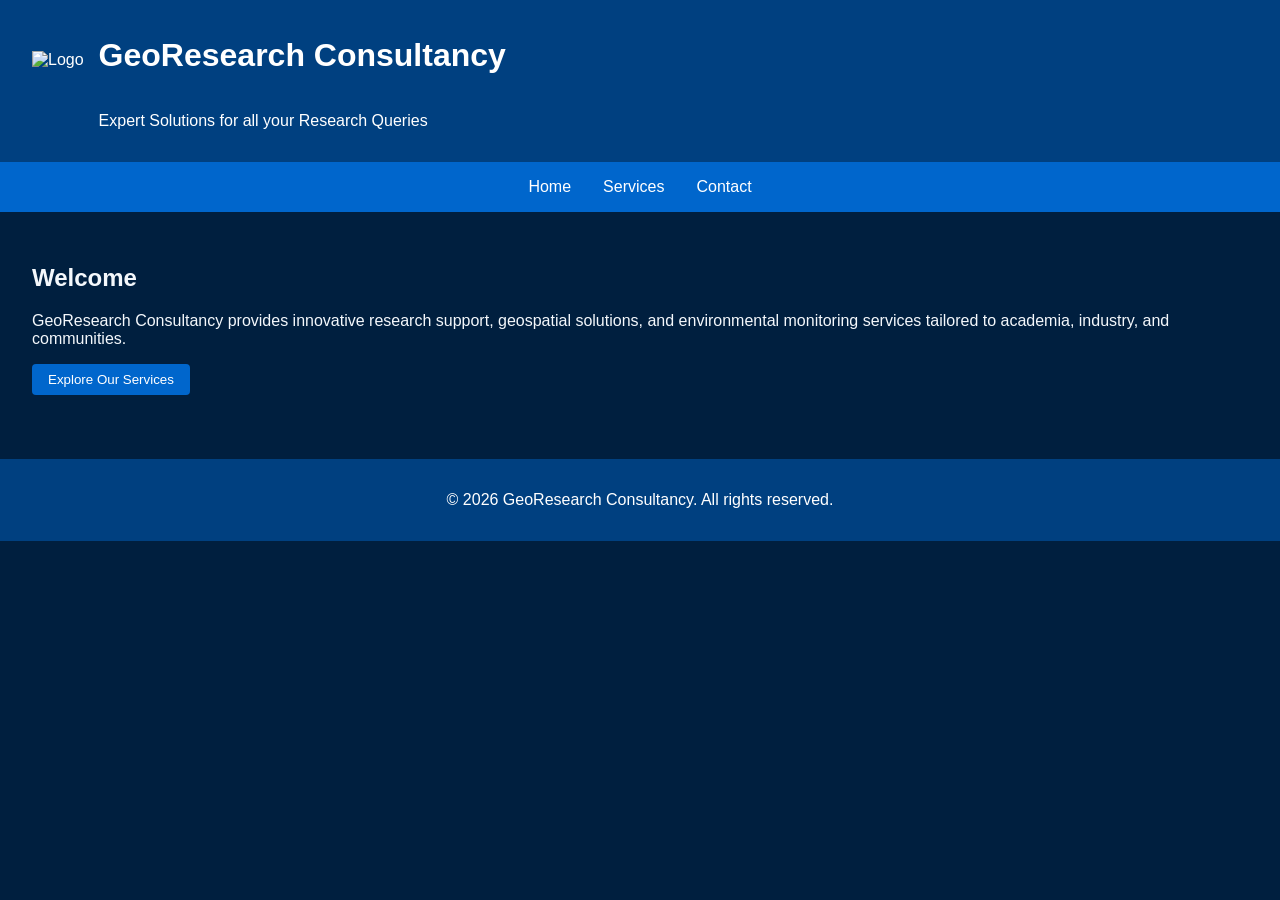
==== index.html @ fc0a6884 "Add files via upload" ====
<!DOCTYPE html>
<html lang="en">
<head>
  <meta charset="UTF-8">
  <title>GeoResearch Consultancy - Home</title>
  <link rel="stylesheet" href="style.css">
</head>
<body>
  <header>
    <img src="https://raw.githubusercontent.com/Mangachi/GeoResearch-Colnsultancy/main/GEOResearch%20Consultancy%20logo.jpeg" alt="Logo">
    <div class="title">
      <h1>GeoResearch Consultancy</h1>
      <p>Expert Solutions for all your Research Queries</p>
    </div>
  </header>

  <nav>
    <a href="index.html">Home</a>
    <a href="services.html">Services</a>
    <a href="contact.html">Contact</a>
  </nav>

  <section>
    <h2>Welcome</h2>
    <p>GeoResearch Consultancy provides innovative research support, geospatial solutions, and environmental monitoring services tailored to academia, industry, and communities.</p>
    <button onclick="location.href='services.html'">Explore Our Services</button>
  </section>

  <footer>
    <p>&copy; 2026 GeoResearch Consultancy. All rights reserved.</p>
  </footer>
</body>
</html>
---- style.css ----
body {
  font-family: Arial, sans-serif;
  margin: 0; padding: 0;
  background: #001f3f; /* Dark blue background */
  color: #f4f8fc;
}
header {
  background: #004080;
  color: white;
  padding: 1rem 2rem;
  display: flex;
  align-items: center;
}
header img {
  height: 60px;
  margin-right: 15px;
}
header .title { display: flex; flex-direction: column; }
nav {
  display: flex;
  justify-content: center;
  background: #0066cc;
}
nav a {
  color: white;
  padding: 1rem;
  text-decoration: none;
}
nav a:hover { background: #004080; }
section { padding: 2rem; }
h2 { color: #f4f8fc; }
footer {
  background: #004080;
  color: white;
  text-align: center;
  padding: 1rem;
  margin-top: 2rem;
}
button {
  background: #0066cc;
  color: white;
  border: none;
  padding: 0.5rem 1rem;
  border-radius: 4px;
  cursor: pointer;
}
button:hover { background: #004080; }
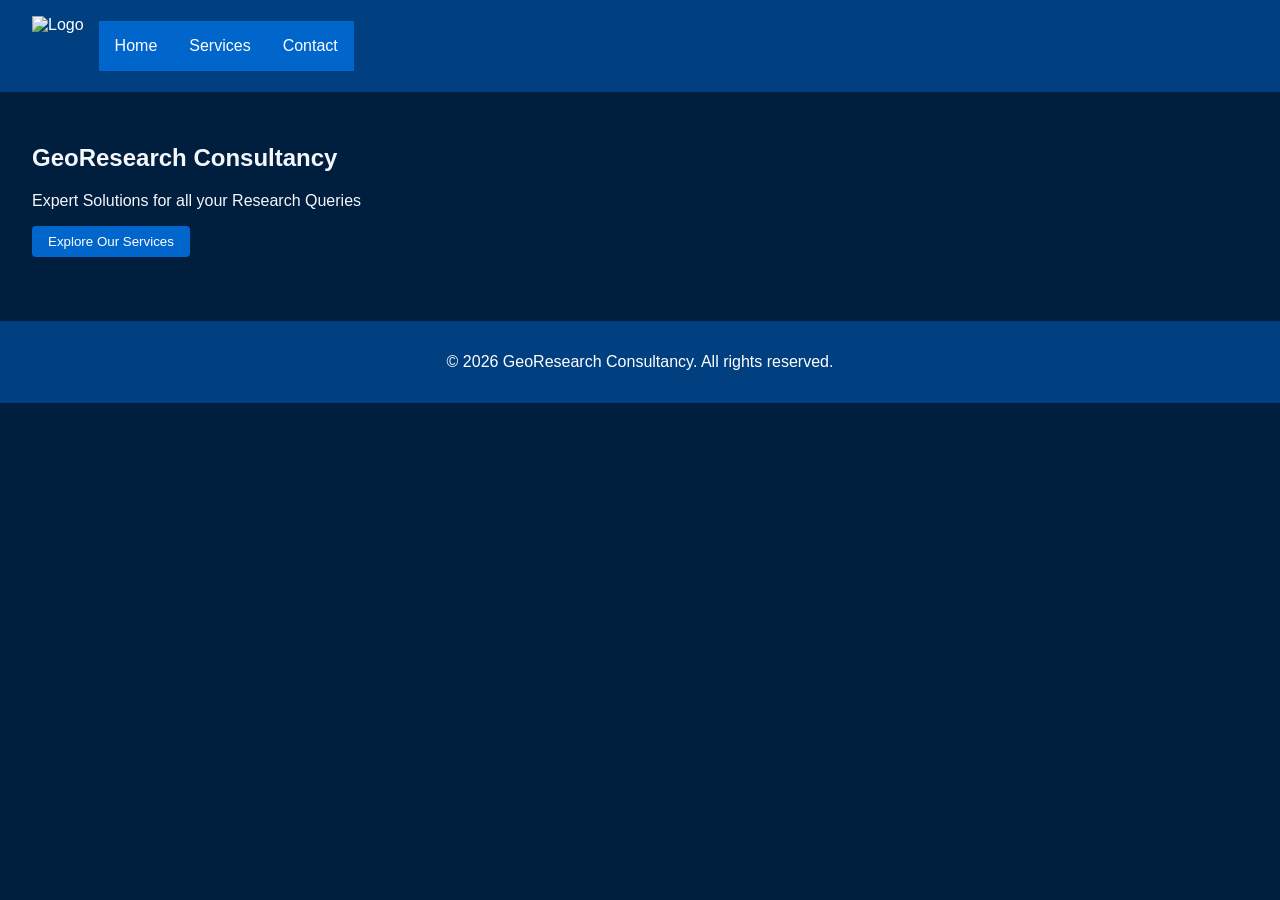
==== commit cd1f267e: "index.html for better layout Updated the structure of the index.html file to improve layout and orga" ====
--- a/index.html
+++ b/index.html
@@ -8,21 +8,16 @@
 <body>
   <header>
     <img src="https://raw.githubusercontent.com/Mangachi/GeoResearch-Colnsultancy/main/GEOResearch%20Consultancy%20logo.jpeg" alt="Logo">
-    <div class="title">
-      <h1>GeoResearch Consultancy</h1>
-      <p>Expert Solutions for all your Research Queries</p>
-    </div>
+    <nav>
+      <a href="index.html">Home</a>
+      <a href="services.html">Services</a>
+      <a href="contact.html">Contact</a>
+    </nav>
   </header>
 
-  <nav>
-    <a href="index.html">Home</a>
-    <a href="services.html">Services</a>
-    <a href="contact.html">Contact</a>
-  </nav>
-
-  <section>
-    <h2>Welcome</h2>
-    <p>GeoResearch Consultancy provides innovative research support, geospatial solutions, and environmental monitoring services tailored to academia, industry, and communities.</p>
+  <section class="hero">
+    <h1>GeoResearch Consultancy</h1>
+    <p>Expert Solutions for all your Research Queries</p>
     <button onclick="location.href='services.html'">Explore Our Services</button>
   </section>
 
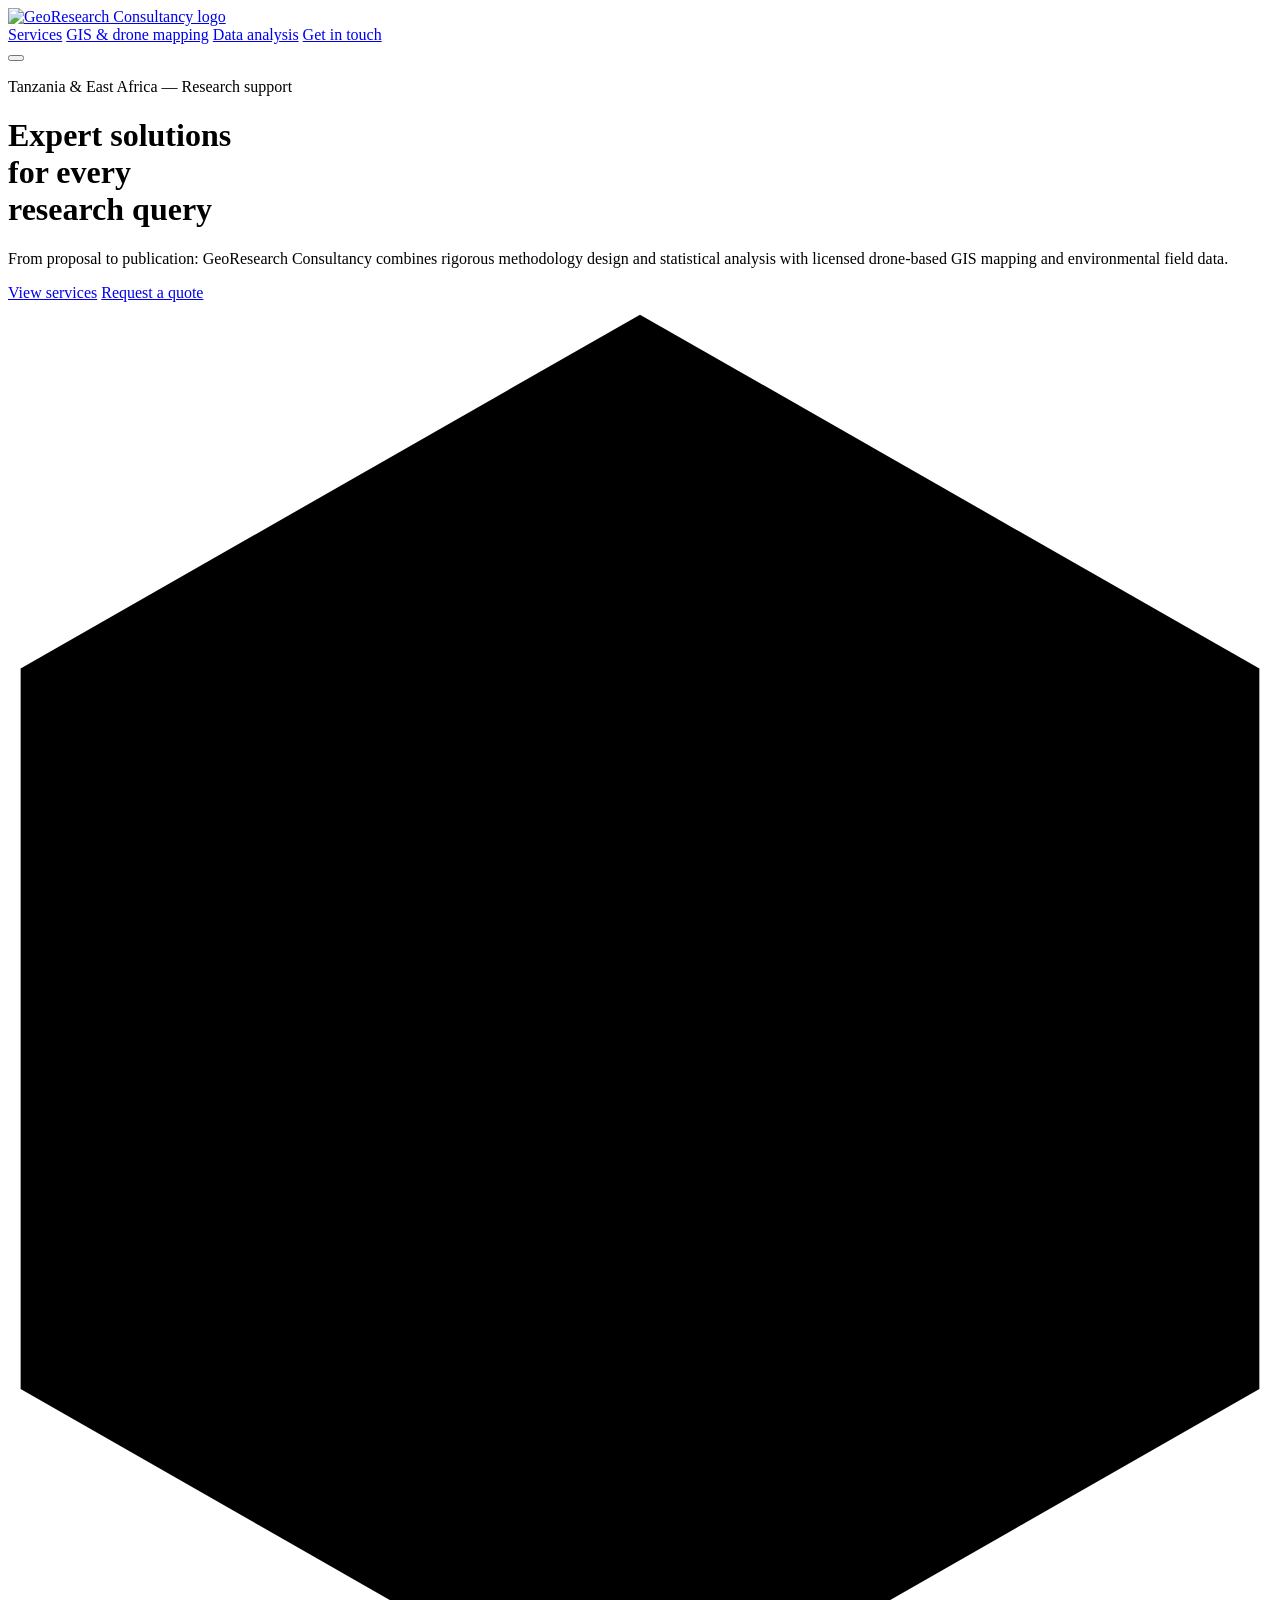
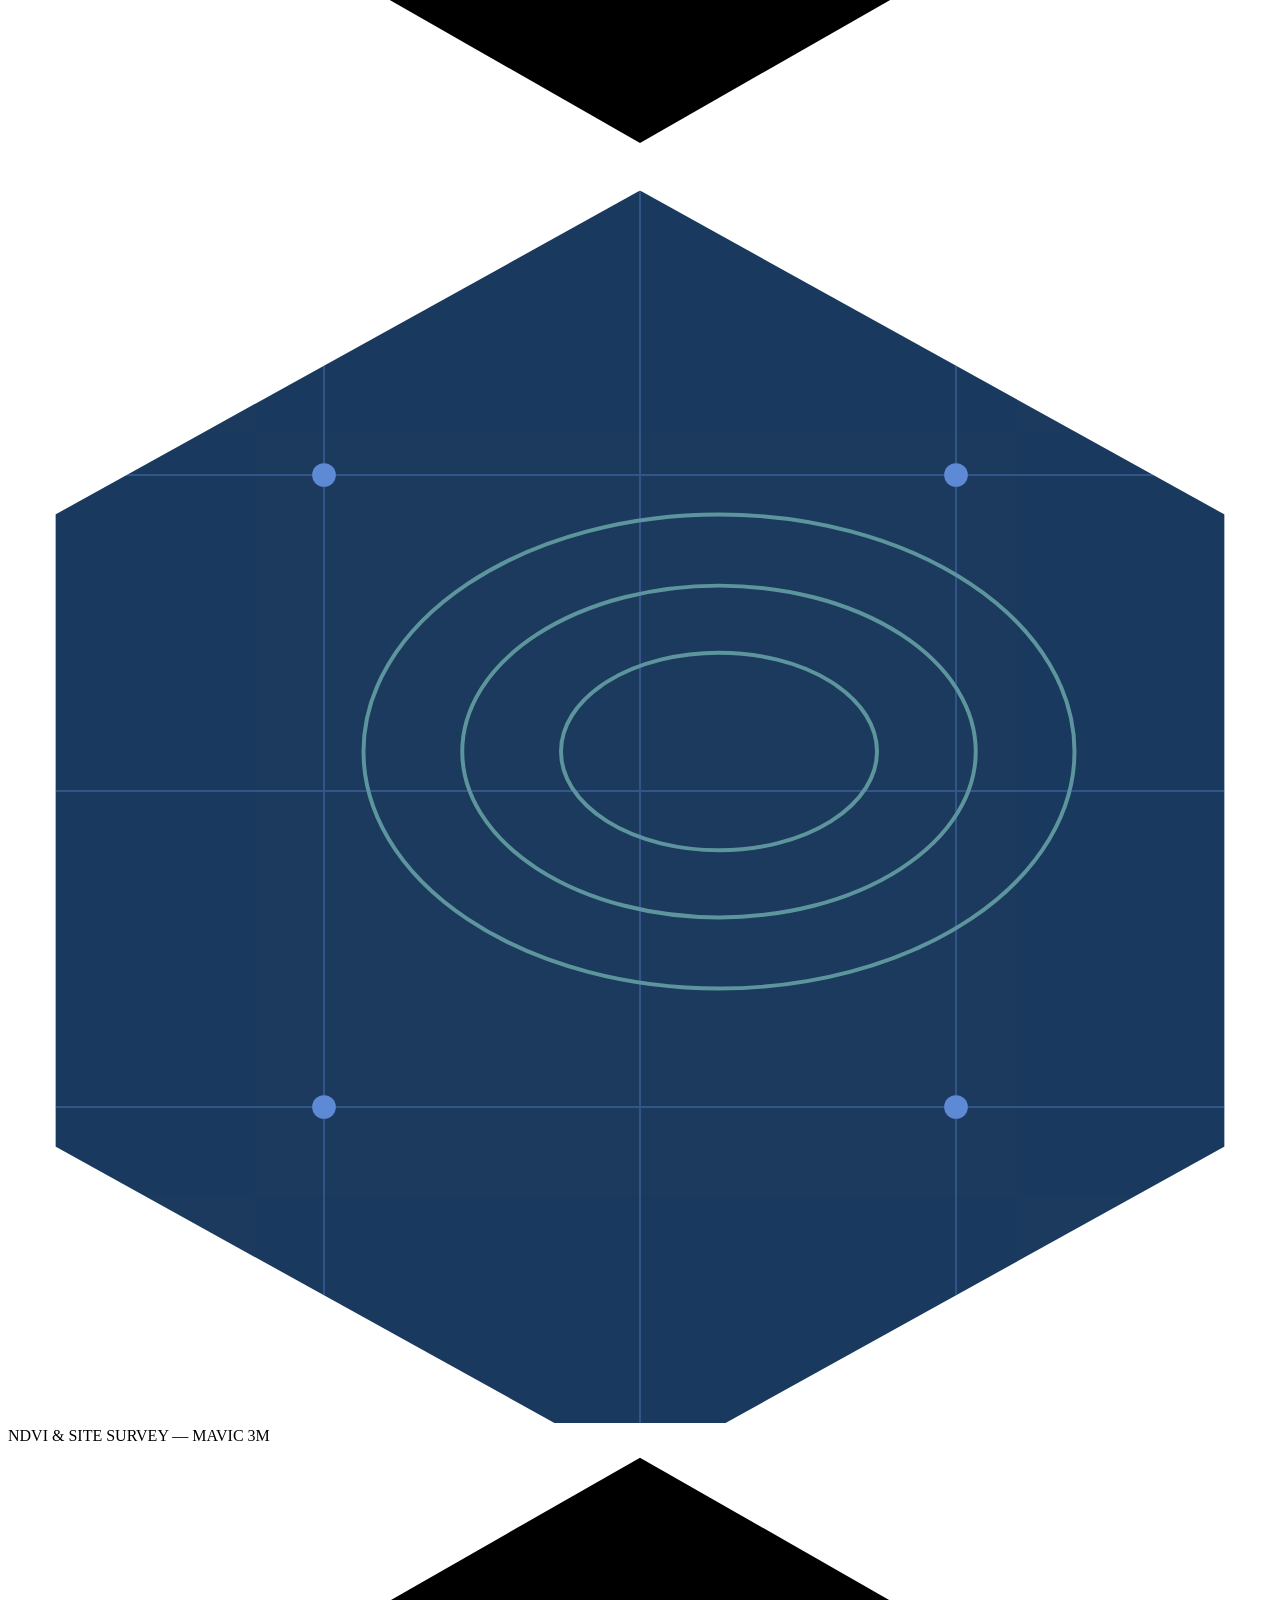
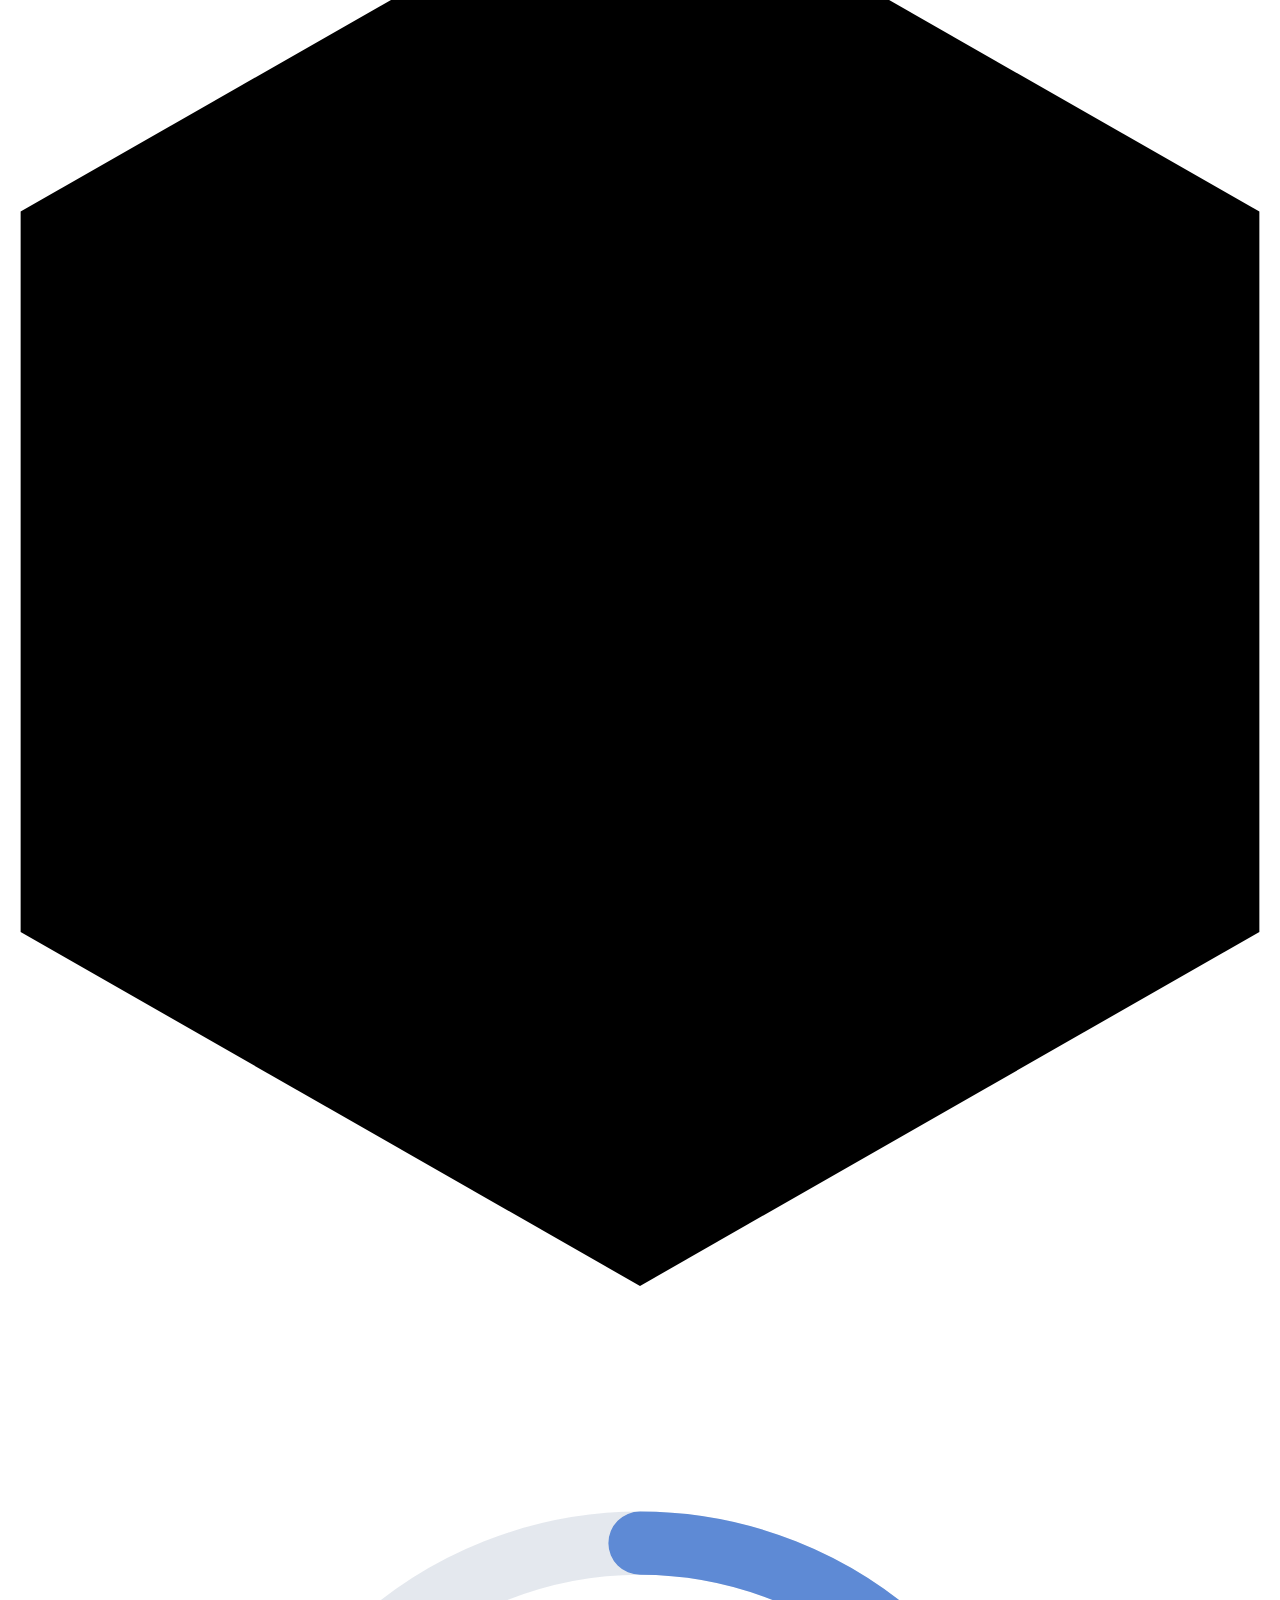
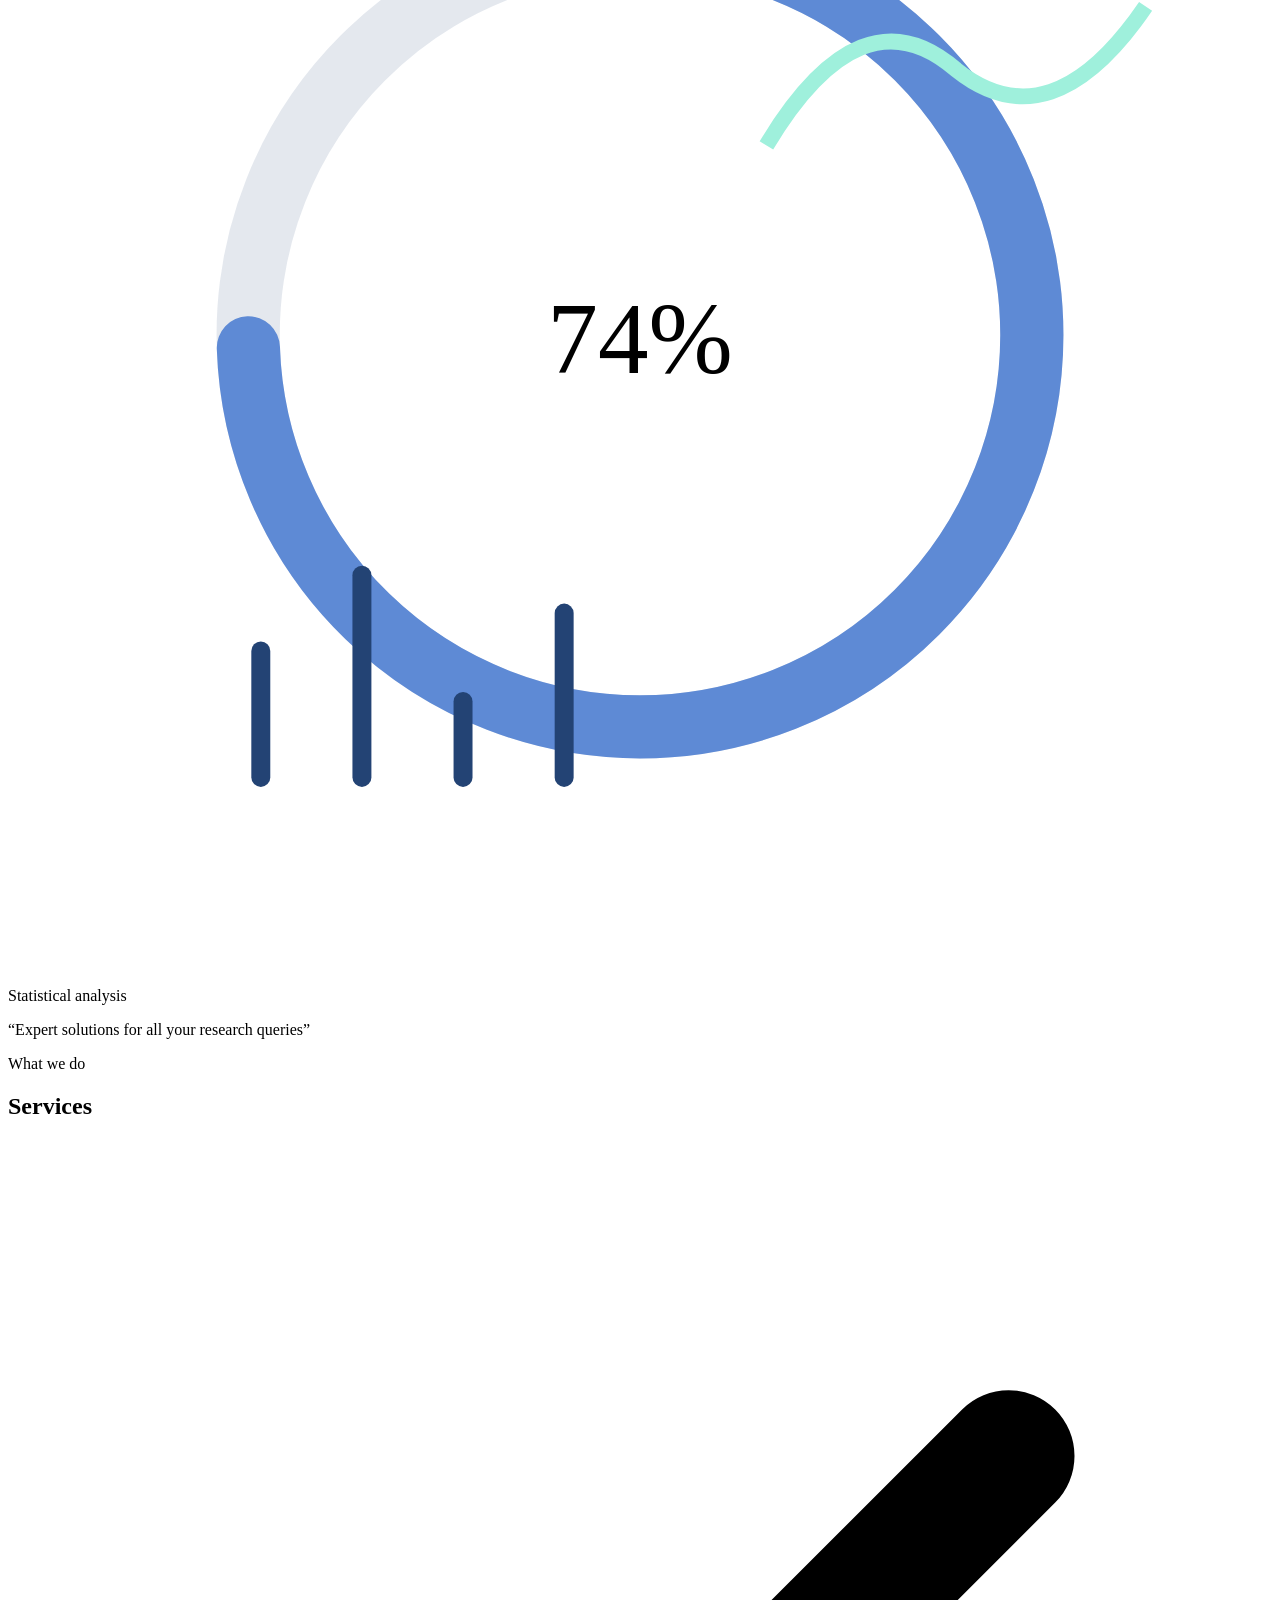
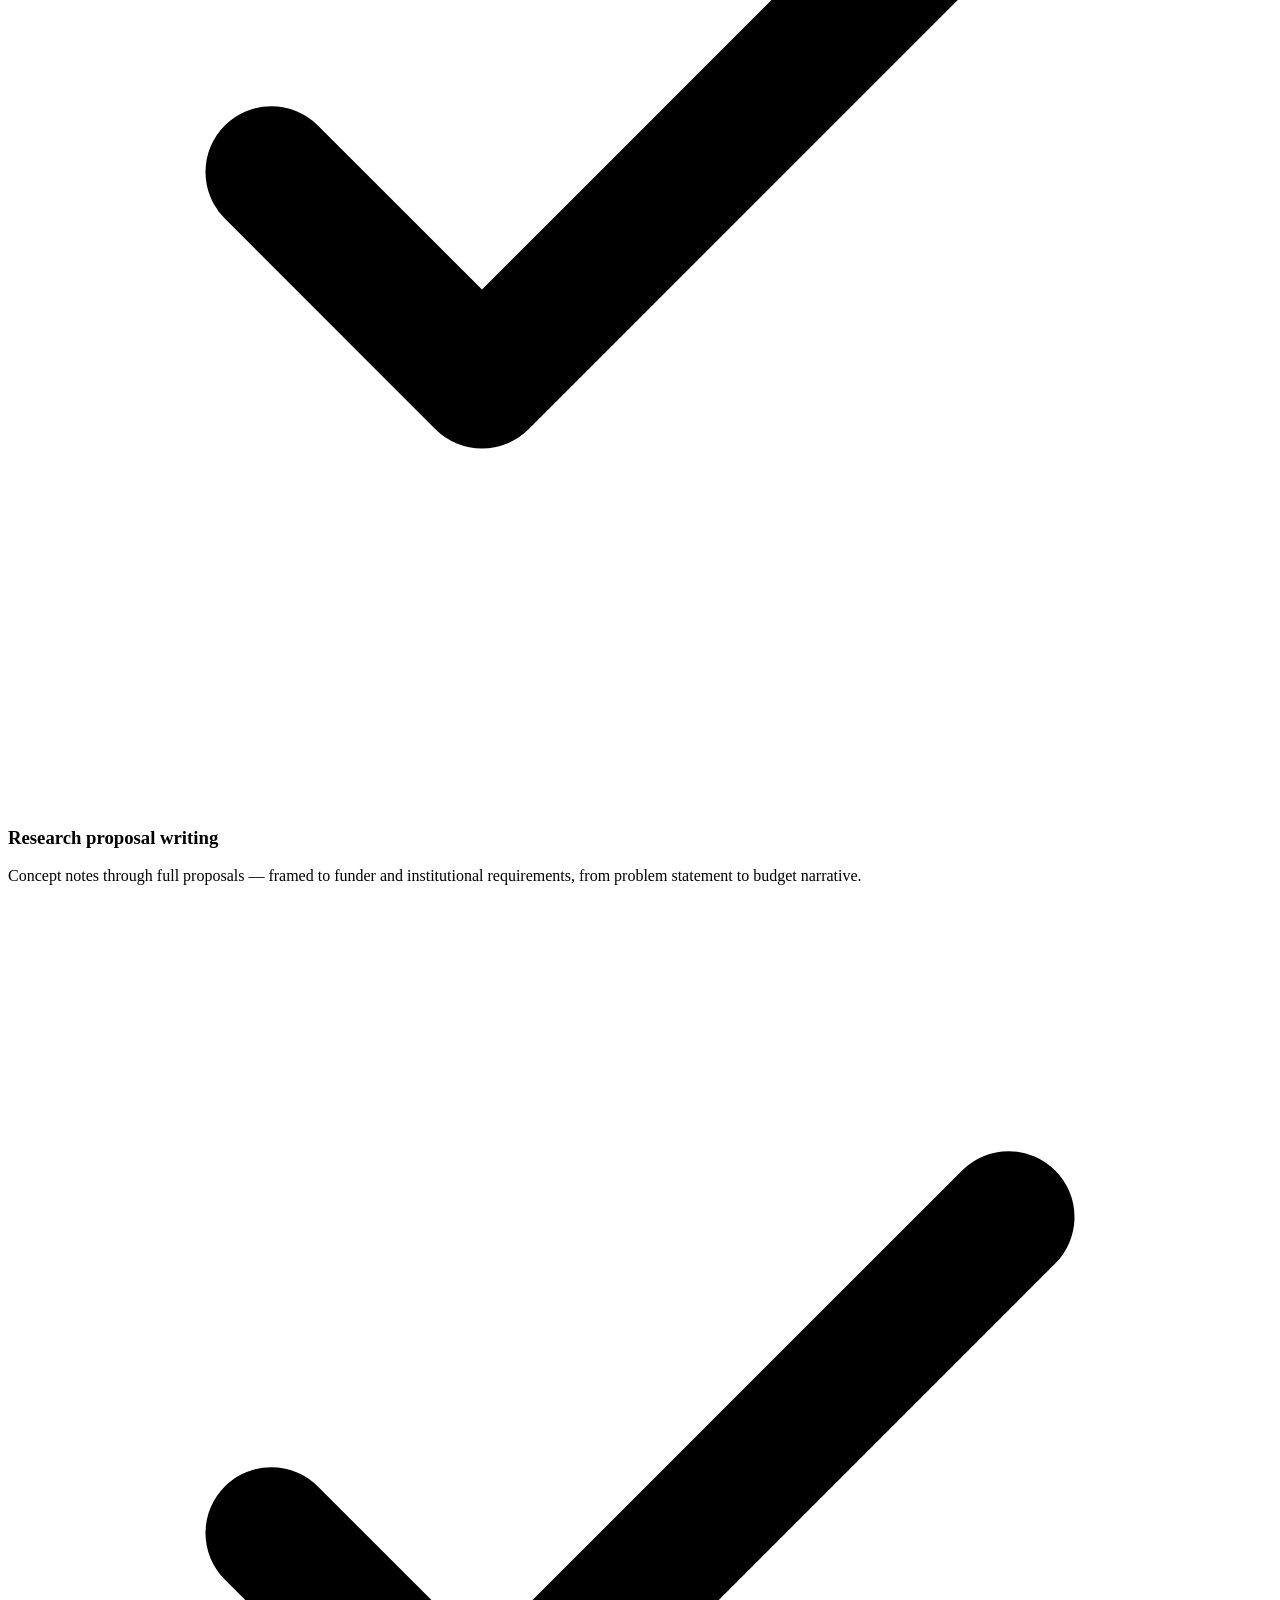
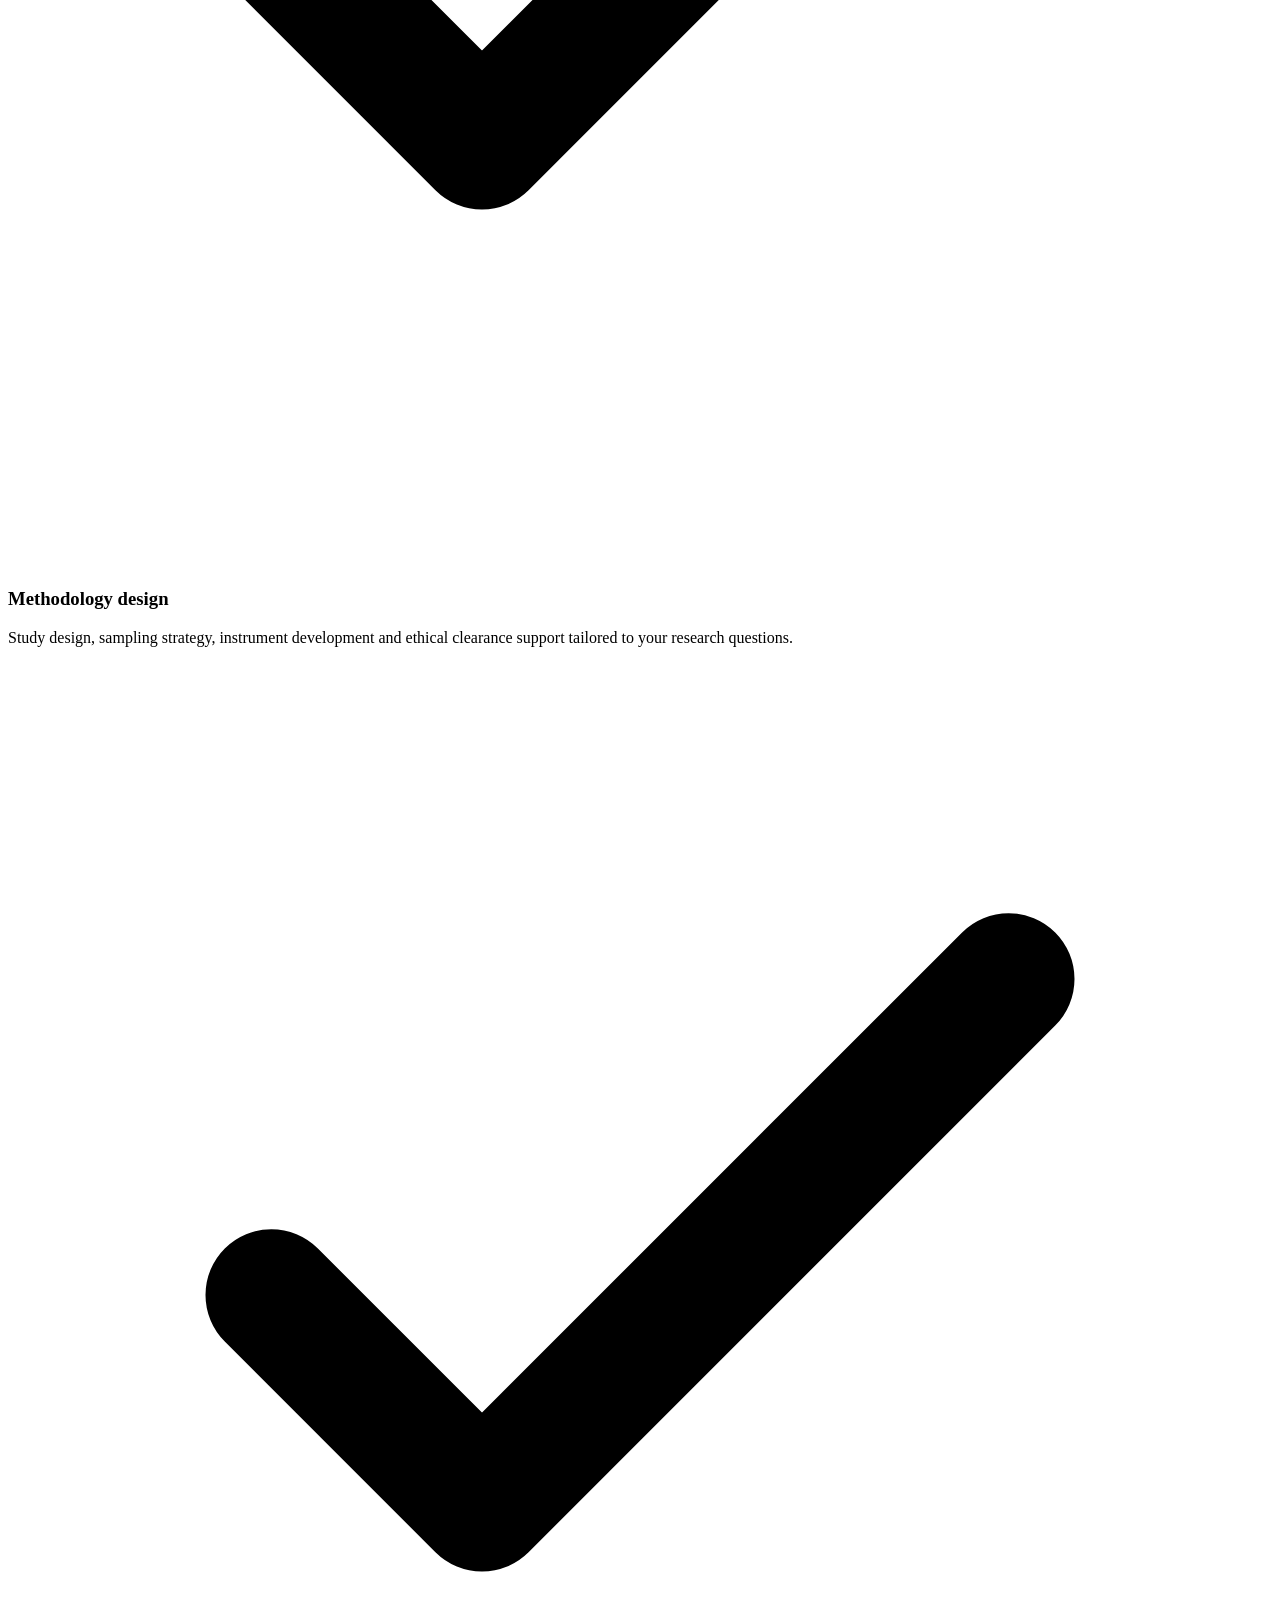
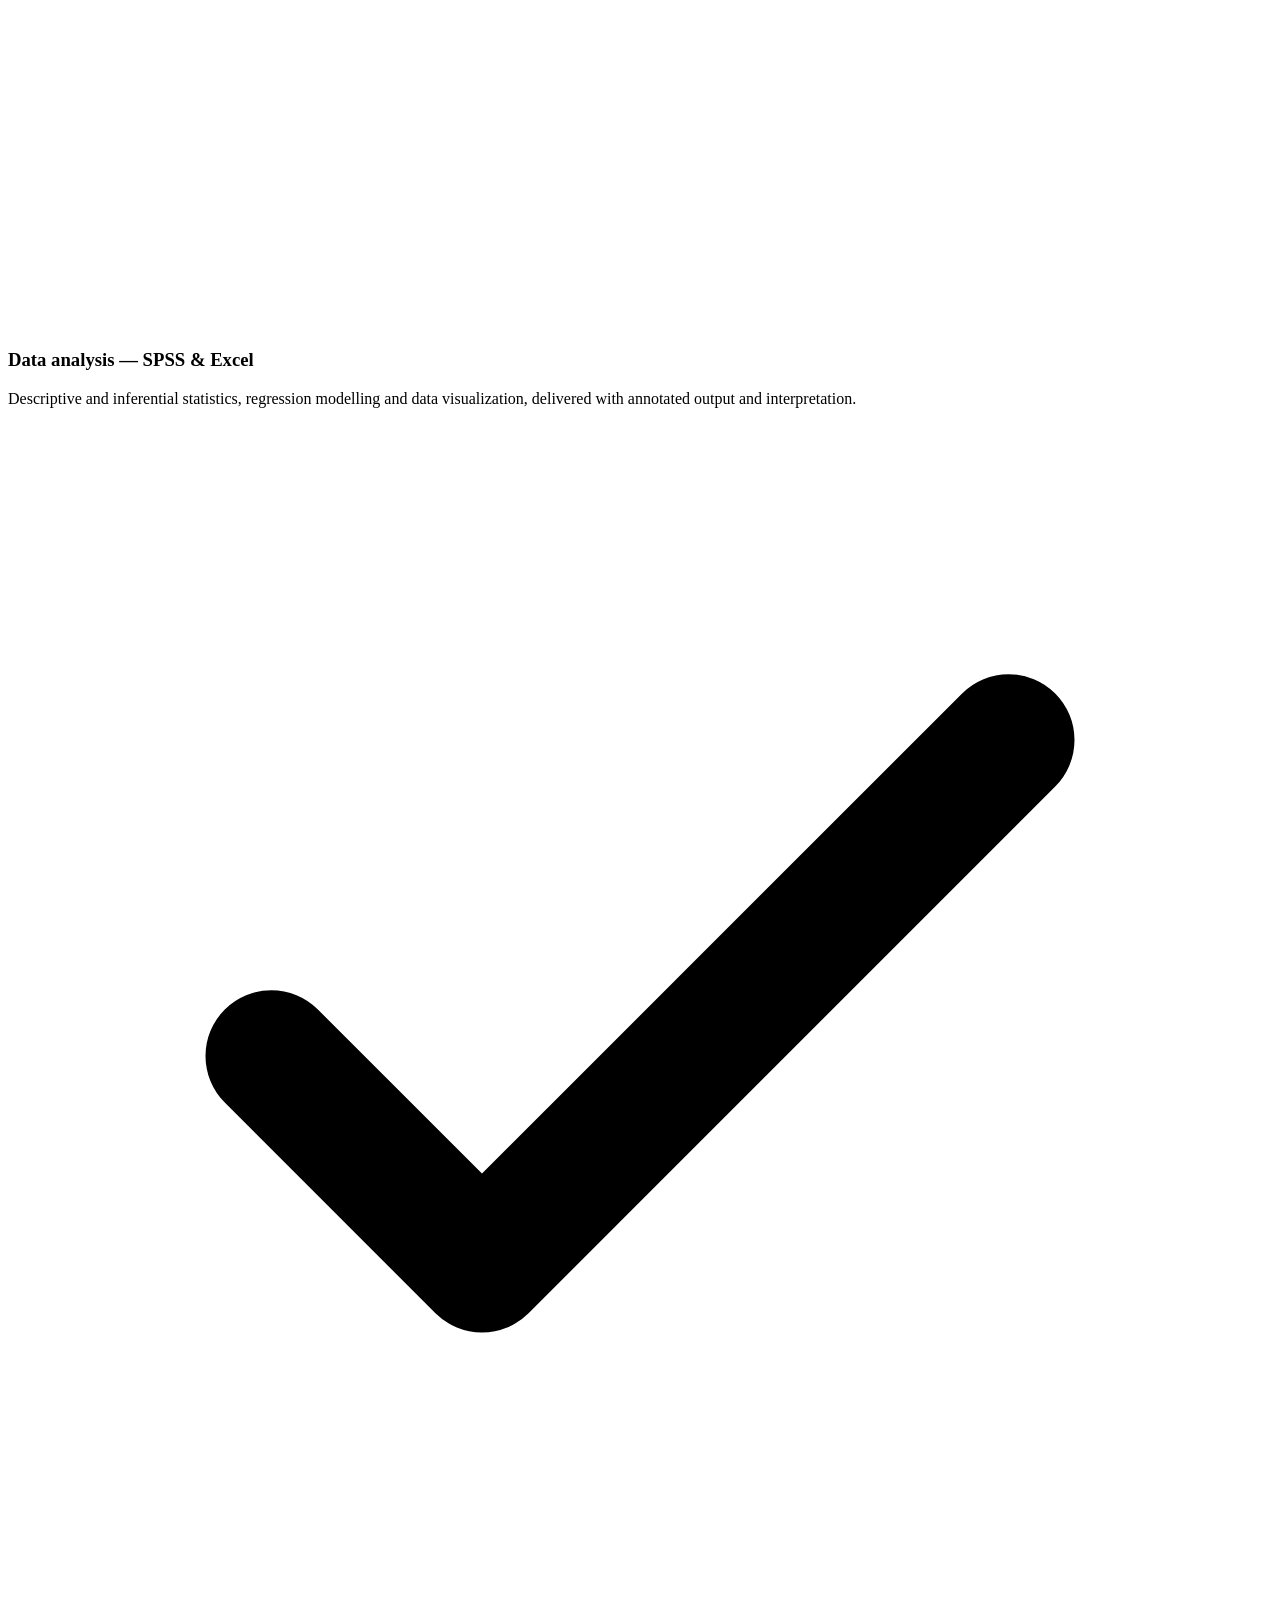
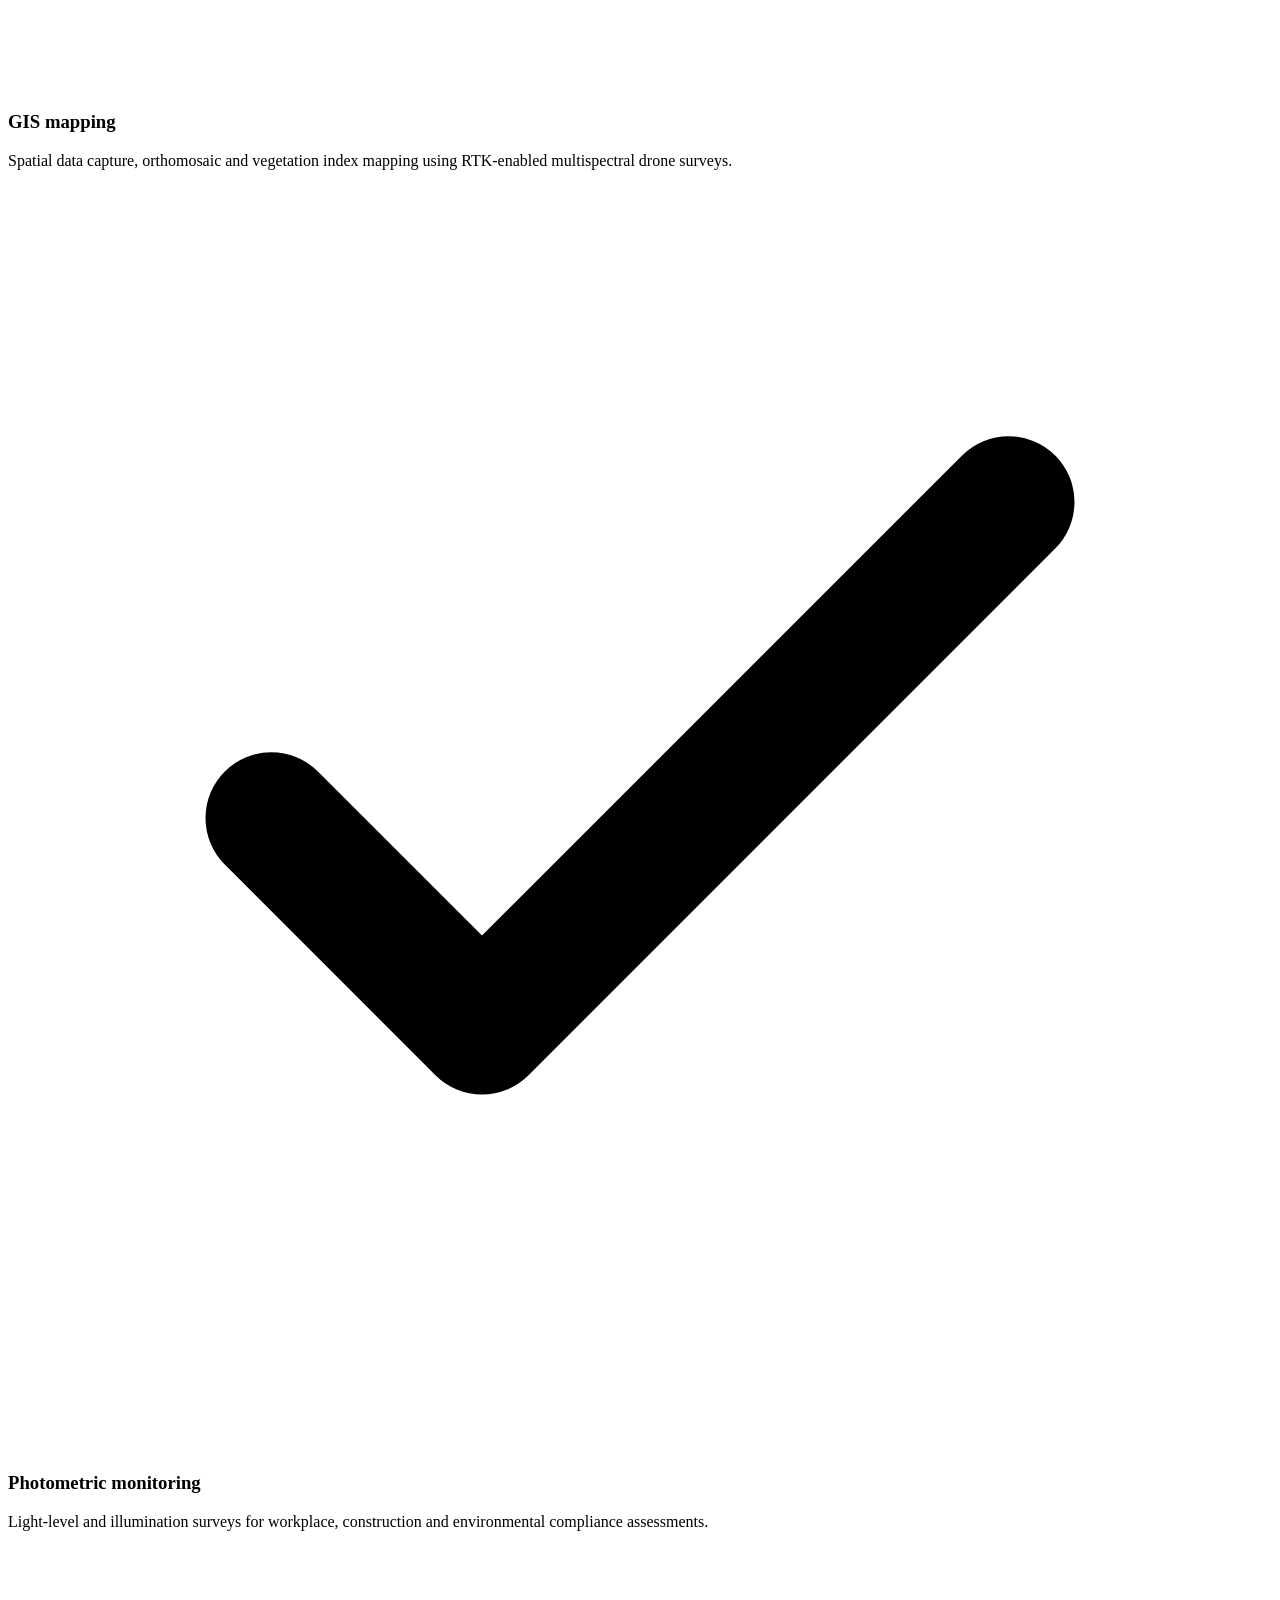
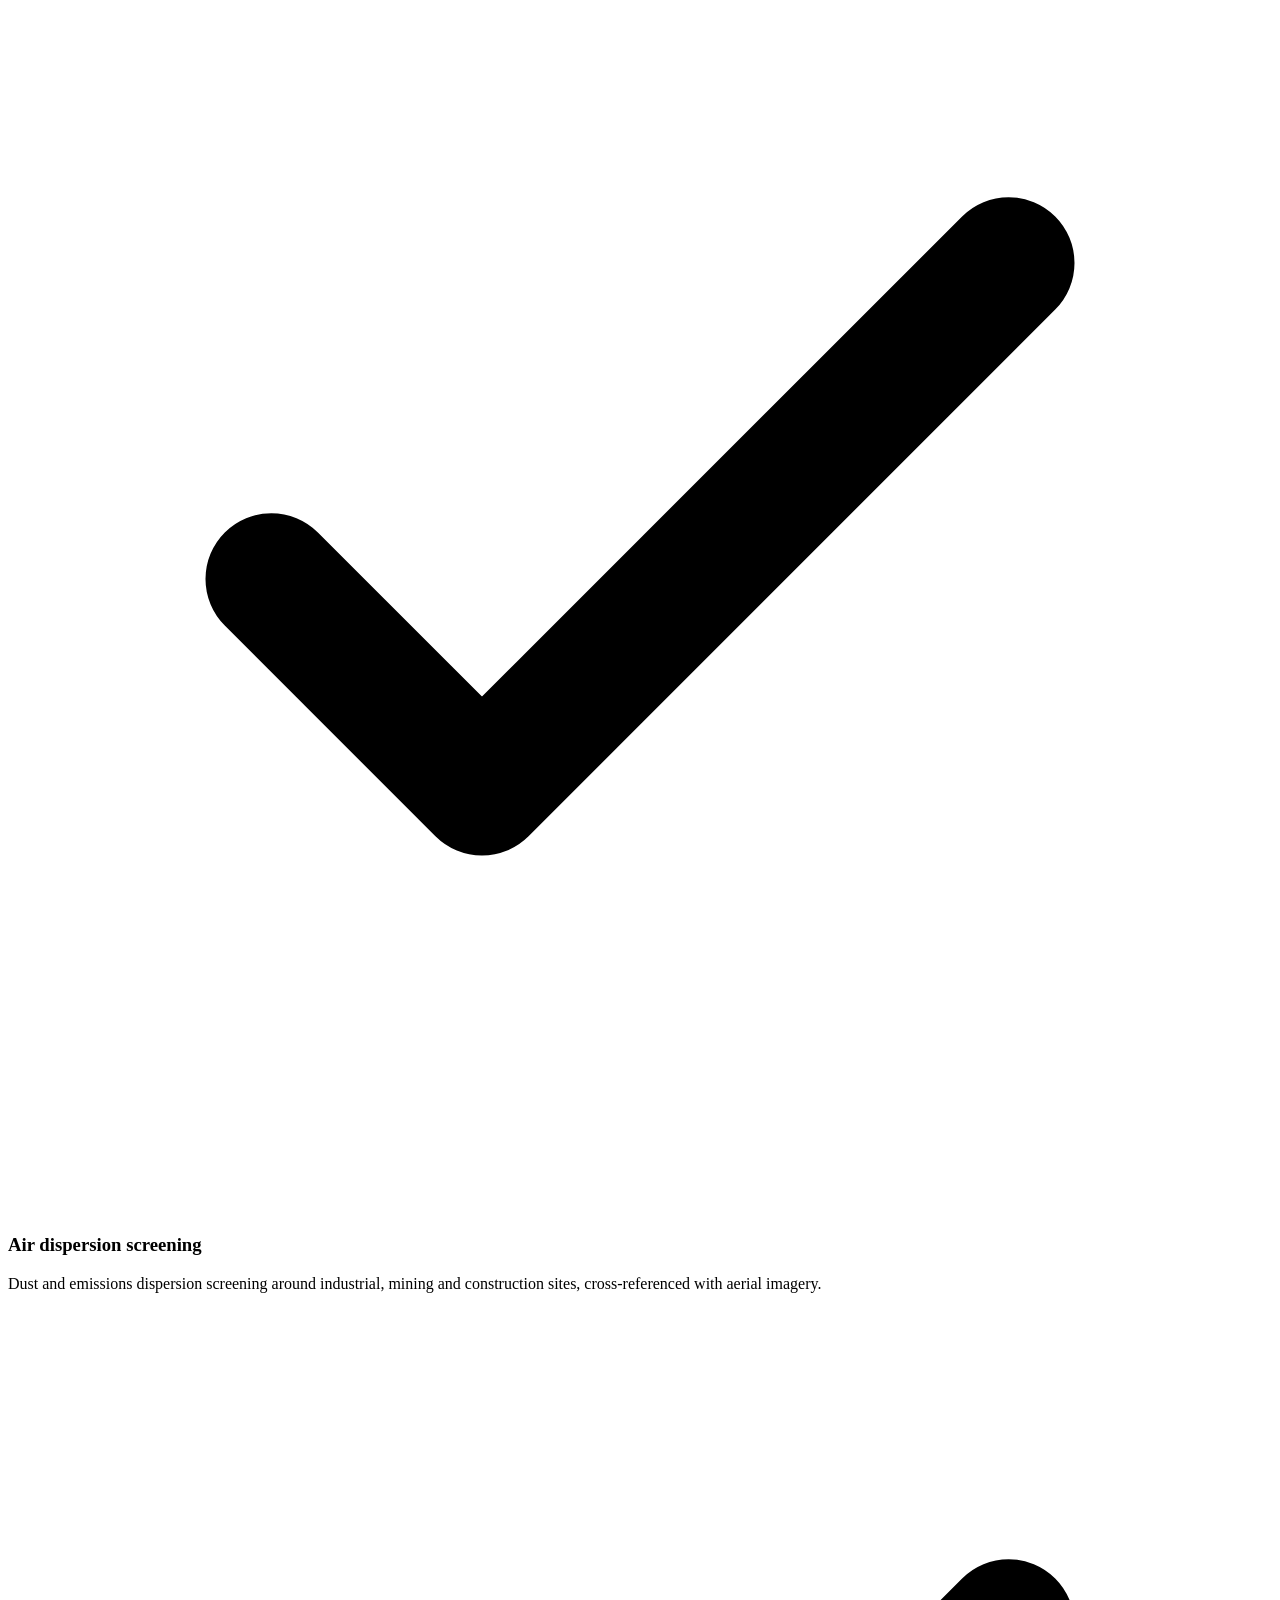
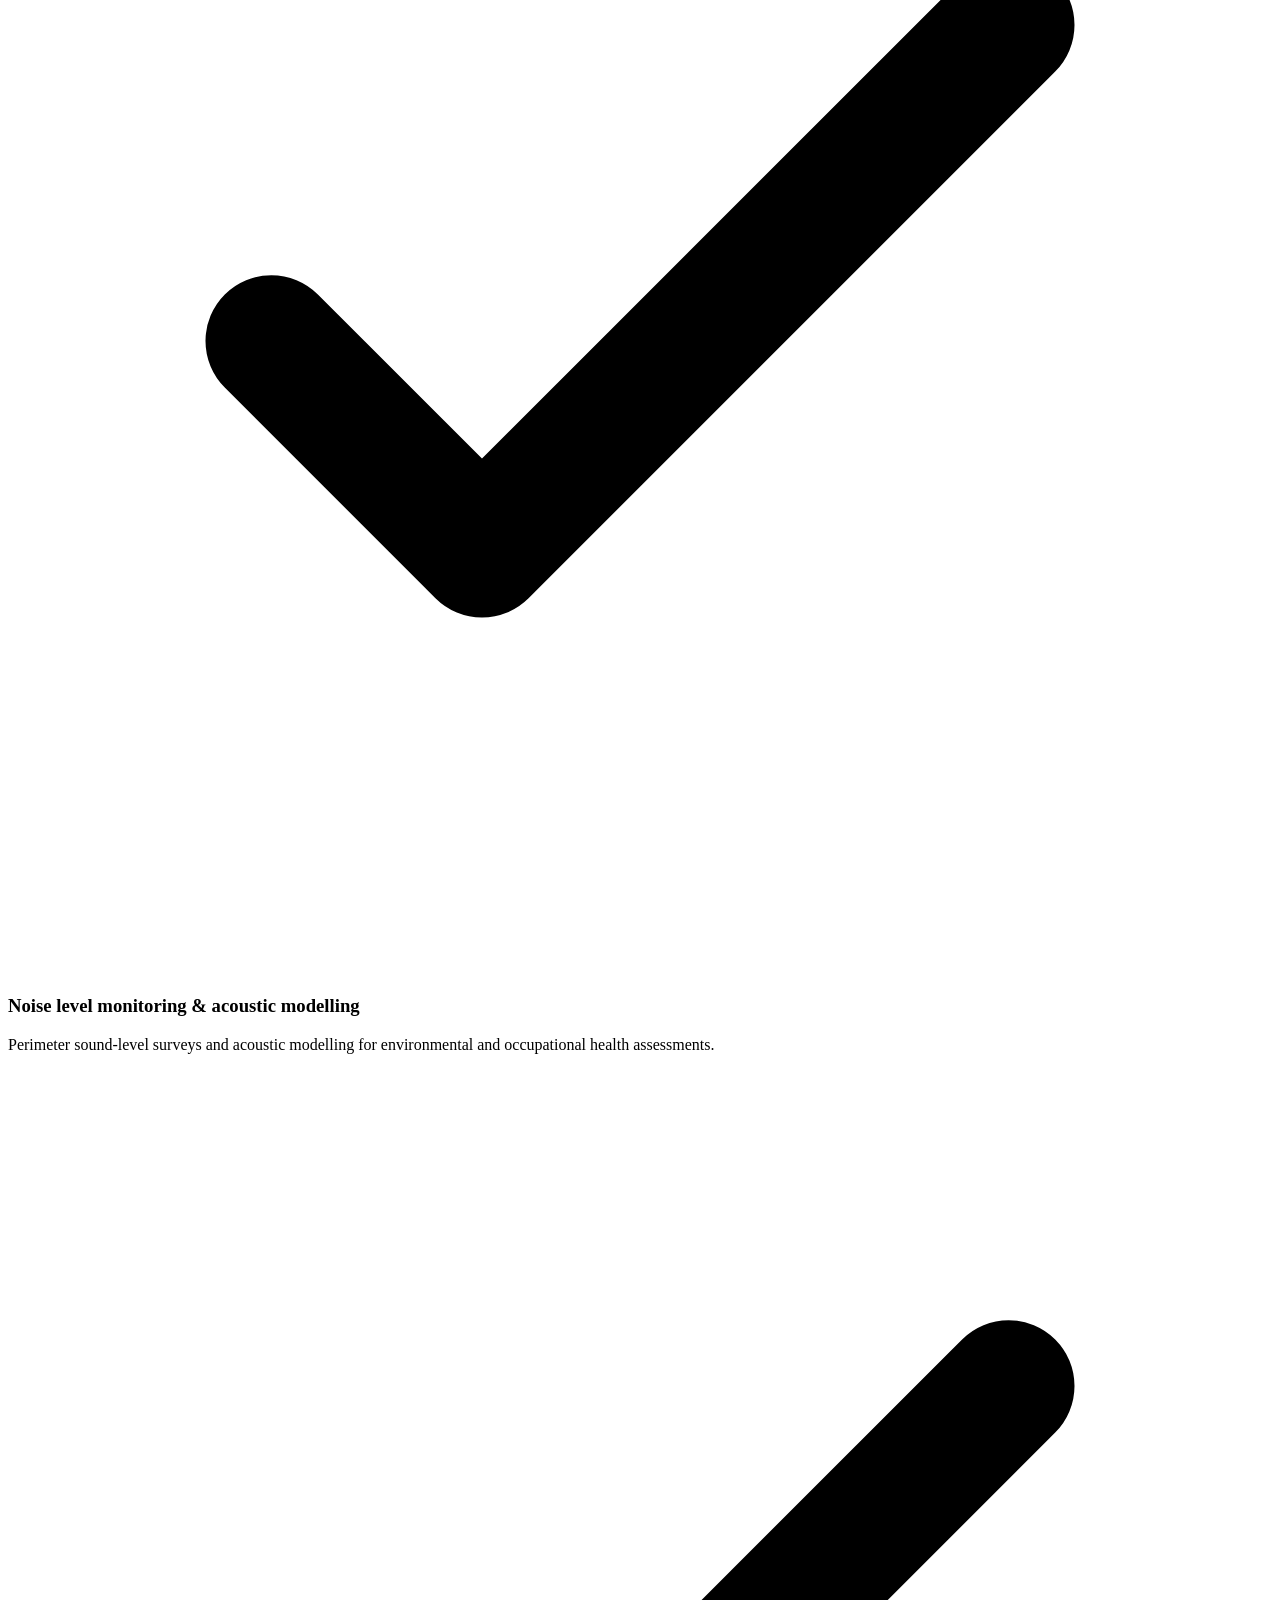
==== commit 86cac680: "index.html Updated the index.html file to enhance structure, add viewport meta tag, and improve cont" ====
--- a/index.html
+++ b/index.html
@@ -1,28 +1,365 @@
 <!DOCTYPE html>
 <html lang="en">
 <head>
-  <meta charset="UTF-8">
-  <title>GeoResearch Consultancy - Home</title>
-  <link rel="stylesheet" href="style.css">
+<meta charset="UTF-8">
+<meta name="viewport" content="width=device-width, initial-scale=1.0">
+<title>GeoResearch Consultancy — Expert Solutions for Your Research Queries</title>
+<link rel="preconnect" href="https://fonts.googleapis.com">
+<link rel="preconnect" href="https://fonts.gstatic.com" crossorigin>
+<link href="https://fonts.googleapis.com/css2?family=Sora:wght@400;500;600;700;800&family=Inter:wght@400;500;600&family=Space+Mono:wght@400;700&display=swap" rel="stylesheet">
+<link rel="stylesheet" href="styles.css">
 </head>
 <body>
-  <header>
-    <img src="https://raw.githubusercontent.com/Mangachi/GeoResearch-Colnsultancy/main/GEOResearch%20Consultancy%20logo.jpeg" alt="Logo">
-    <nav>
-      <a href="index.html">Home</a>
-      <a href="services.html">Services</a>
-      <a href="contact.html">Contact</a>
-    </nav>
-  </header>
-
-  <section class="hero">
-    <h1>GeoResearch Consultancy</h1>
-    <p>Expert Solutions for all your Research Queries</p>
-    <button onclick="location.href='services.html'">Explore Our Services</button>
-  </section>
-
-  <footer>
-    <p>&copy; 2026 GeoResearch Consultancy. All rights reserved.</p>
-  </footer>
+
+<!-- NAV -->
+<nav class="nav">
+  <a href="#top" class="nav-mark">
+    <img src="assets/logo.png" alt="GeoResearch Consultancy logo" class="nav-logo">
+  </a>
+  <div class="nav-links">
+    <a href="#services">Services</a>
+    <a href="#gis">GIS &amp; drone mapping</a>
+    <a href="#analysis">Data analysis</a>
+    <a href="#contact" class="nav-cta">Get in touch</a>
+  </div>
+  <button class="nav-toggle" id="navToggle" aria-label="Toggle menu">
+    <span></span><span></span><span></span>
+  </button>
+</nav>
+
+<!-- HERO -->
+<header class="hero" id="top">
+  <div class="hero-stripes" aria-hidden="true">
+    <div class="stripe stripe-1"></div>
+    <div class="stripe stripe-2"></div>
+    <div class="stripe stripe-3"></div>
+  </div>
+
+  <div class="hero-grid">
+    <div class="hero-content">
+      <p class="eyebrow mono">Tanzania &amp; East Africa &mdash; Research support</p>
+      <h1 class="hero-title">Expert solutions<br>for every<br><span class="hl">research query</span></h1>
+      <p class="hero-sub">
+        From proposal to publication: GeoResearch Consultancy combines
+        rigorous methodology design and statistical analysis with
+        licensed drone-based GIS mapping and environmental field data.
+      </p>
+      <div class="hero-actions">
+        <a href="#services" class="btn btn-primary">View services</a>
+        <a href="#contact" class="btn btn-ghost">Request a quote</a>
+      </div>
+    </div>
+
+    <div class="hero-visual">
+      <div class="hex-frame hex-main">
+        <svg class="hex-shape" viewBox="0 0 200 230" preserveAspectRatio="none" aria-hidden="true">
+          <polygon points="100,2 198,58 198,172 100,228 2,172 2,58" class="hex-bg"/>
+        </svg>
+        <div class="hex-content">
+          <svg viewBox="0 0 320 320" class="map-art" role="img" aria-label="Aerial GIS map with NDVI plots, contour lines and survey grid overlay">
+            <defs>
+              <clipPath id="hexClip">
+                <polygon points="160,8 308,90 308,250 160,332 12,250 12,90"/>
+              </clipPath>
+            </defs>
+            <g clip-path="url(#hexClip)">
+              <rect width="320" height="320" fill="#1B3A5E"/>
+              <g id="gisPlots"></g>
+              <g class="contour-overlay" stroke="#9FF0DC" fill="none" stroke-width="1" opacity="0.5">
+                <ellipse cx="180" cy="150" rx="90" ry="60"/>
+                <ellipse cx="180" cy="150" rx="65" ry="42"/>
+                <ellipse cx="180" cy="150" rx="40" ry="25"/>
+              </g>
+              <g class="survey-grid" stroke="#5E8AD5" stroke-width="0.5" opacity="0.35">
+                <line x1="0" y1="80" x2="320" y2="80"/>
+                <line x1="0" y1="160" x2="320" y2="160"/>
+                <line x1="0" y1="240" x2="320" y2="240"/>
+                <line x1="80" y1="0" x2="80" y2="320"/>
+                <line x1="160" y1="0" x2="160" y2="320"/>
+                <line x1="240" y1="0" x2="240" y2="320"/>
+              </g>
+              <g class="survey-marks" fill="#5E8AD5">
+                <circle cx="80" cy="80" r="3"/>
+                <circle cx="240" cy="80" r="3"/>
+                <circle cx="80" cy="240" r="3"/>
+                <circle cx="240" cy="240" r="3"/>
+              </g>
+            </g>
+          </svg>
+          <div class="hex-label mono">NDVI &amp; SITE SURVEY &mdash; MAVIC 3M</div>
+        </div>
+      </div>
+
+      <div class="hex-frame hex-small">
+        <svg class="hex-shape" viewBox="0 0 200 230" preserveAspectRatio="none" aria-hidden="true">
+          <polygon points="100,2 198,58 198,172 100,228 2,172 2,58" class="hex-bg-light"/>
+        </svg>
+        <div class="hex-content hex-content-small">
+          <svg viewBox="0 0 200 200" class="stat-art" aria-hidden="true">
+            <g transform="translate(100,100)">
+              <circle r="62" fill="none" stroke="#234374" stroke-width="10" opacity="0.12"/>
+              <circle r="62" fill="none" stroke="#5E8AD5" stroke-width="10" stroke-dasharray="290 390" stroke-linecap="round" transform="rotate(-90)"/>
+              <text x="0" y="6" text-anchor="middle" class="stat-pct">74%</text>
+            </g>
+            <g transform="translate(40,150)" stroke="#234374" stroke-width="3" fill="none" stroke-linecap="round">
+              <line x1="0" y1="20" x2="0" y2="0"/>
+              <line x1="16" y1="20" x2="16" y2="-12"/>
+              <line x1="32" y1="20" x2="32" y2="8"/>
+              <line x1="48" y1="20" x2="48" y2="-6"/>
+            </g>
+            <g transform="translate(120,40)" stroke="#9FF0DC" stroke-width="2.5" fill="none">
+              <path d="M0,30 Q15,5 30,18 Q45,30 60,8"/>
+            </g>
+          </svg>
+          <p class="hex-label-dark">Statistical analysis</p>
+        </div>
+      </div>
+    </div>
+  </div>
+
+  <div class="hero-bottom">
+    <div class="hero-tagline mono">&ldquo;Expert solutions for all your research queries&rdquo;</div>
+    <div class="dot-grid" aria-hidden="true">
+      <span></span><span></span><span></span><span></span>
+      <span></span><span></span><span></span><span></span>
+      <span></span><span></span><span></span><span></span>
+    </div>
+  </div>
+</header>
+
+<!-- SERVICES -->
+<section class="services" id="services">
+  <div class="section-head">
+    <p class="eyebrow mono">What we do</p>
+    <h2>Services</h2>
+  </div>
+  <div class="service-list">
+    <div class="service-item reveal">
+      <span class="check" aria-hidden="true">
+        <svg viewBox="0 0 24 24"><path d="M5 12l4 4 10-10" fill="none" stroke="currentColor" stroke-width="2.5" stroke-linecap="round" stroke-linejoin="round"/></svg>
+      </span>
+      <div>
+        <h3>Research proposal writing</h3>
+        <p>Concept notes through full proposals &mdash; framed to funder and institutional requirements, from problem statement to budget narrative.</p>
+      </div>
+    </div>
+    <div class="service-item reveal">
+      <span class="check" aria-hidden="true">
+        <svg viewBox="0 0 24 24"><path d="M5 12l4 4 10-10" fill="none" stroke="currentColor" stroke-width="2.5" stroke-linecap="round" stroke-linejoin="round"/></svg>
+      </span>
+      <div>
+        <h3>Methodology design</h3>
+        <p>Study design, sampling strategy, instrument development and ethical clearance support tailored to your research questions.</p>
+      </div>
+    </div>
+    <div class="service-item reveal">
+      <span class="check" aria-hidden="true">
+        <svg viewBox="0 0 24 24"><path d="M5 12l4 4 10-10" fill="none" stroke="currentColor" stroke-width="2.5" stroke-linecap="round" stroke-linejoin="round"/></svg>
+      </span>
+      <div>
+        <h3>Data analysis &mdash; SPSS &amp; Excel</h3>
+        <p>Descriptive and inferential statistics, regression modelling and data visualization, delivered with annotated output and interpretation.</p>
+      </div>
+    </div>
+    <div class="service-item reveal">
+      <span class="check" aria-hidden="true">
+        <svg viewBox="0 0 24 24"><path d="M5 12l4 4 10-10" fill="none" stroke="currentColor" stroke-width="2.5" stroke-linecap="round" stroke-linejoin="round"/></svg>
+      </span>
+      <div>
+        <h3>GIS mapping</h3>
+        <p>Spatial data capture, orthomosaic and vegetation index mapping using RTK-enabled multispectral drone surveys.</p>
+      </div>
+    </div>
+    <div class="service-item reveal">
+      <span class="check" aria-hidden="true">
+        <svg viewBox="0 0 24 24"><path d="M5 12l4 4 10-10" fill="none" stroke="currentColor" stroke-width="2.5" stroke-linecap="round" stroke-linejoin="round"/></svg>
+      </span>
+      <div>
+        <h3>Photometric monitoring</h3>
+        <p>Light-level and illumination surveys for workplace, construction and environmental compliance assessments.</p>
+      </div>
+    </div>
+    <div class="service-item reveal">
+      <span class="check" aria-hidden="true">
+        <svg viewBox="0 0 24 24"><path d="M5 12l4 4 10-10" fill="none" stroke="currentColor" stroke-width="2.5" stroke-linecap="round" stroke-linejoin="round"/></svg>
+      </span>
+      <div>
+        <h3>Air dispersion screening</h3>
+        <p>Dust and emissions dispersion screening around industrial, mining and construction sites, cross-referenced with aerial imagery.</p>
+      </div>
+    </div>
+    <div class="service-item reveal">
+      <span class="check" aria-hidden="true">
+        <svg viewBox="0 0 24 24"><path d="M5 12l4 4 10-10" fill="none" stroke="currentColor" stroke-width="2.5" stroke-linecap="round" stroke-linejoin="round"/></svg>
+      </span>
+      <div>
+        <h3>Noise level monitoring &amp; acoustic modelling</h3>
+        <p>Perimeter sound-level surveys and acoustic modelling for environmental and occupational health assessments.</p>
+      </div>
+    </div>
+    <div class="service-item reveal">
+      <span class="check" aria-hidden="true">
+        <svg viewBox="0 0 24 24"><path d="M5 12l4 4 10-10" fill="none" stroke="currentColor" stroke-width="2.5" stroke-linecap="round" stroke-linejoin="round"/></svg>
+      </span>
+      <div>
+        <h3>PowerPoint presentation preparation</h3>
+        <p>Defence-ready and stakeholder presentation decks &mdash; clear visual storytelling of your findings and recommendations.</p>
+      </div>
+    </div>
+  </div>
+</section>
+
+<!-- GIS & DRONE MAPPING -->
+<section class="gis" id="gis">
+  <div class="section-head light">
+    <p class="eyebrow mono light">Aerial intelligence</p>
+    <h2>GIS &amp; drone mapping</h2>
+    <p class="section-intro">
+      Licensed multispectral drone surveys produce geo-referenced datasets
+      ready for research, environmental compliance and spatial analysis &mdash;
+      processed and delivered alongside your methodology and results.
+    </p>
+  </div>
+
+  <div class="gis-grid">
+    <div class="gis-card reveal">
+      <div class="gis-vis">
+        <svg viewBox="0 0 240 160" aria-hidden="true">
+          <rect width="240" height="160" class="gv-bg"/>
+          <g id="orthoPlots"></g>
+        </svg>
+      </div>
+      <h4>Orthomosaic mapping</h4>
+      <p class="mono">cm-level base maps for boundary &amp; land-use surveys</p>
+    </div>
+    <div class="gis-card reveal">
+      <div class="gis-vis">
+        <svg viewBox="0 0 240 160" aria-hidden="true">
+          <rect width="240" height="160" class="gv-bg"/>
+          <g id="ndviPlots"></g>
+        </svg>
+      </div>
+      <h4>NDVI vegetation index</h4>
+      <p class="mono">crop health &amp; land cover classification</p>
+    </div>
+    <div class="gis-card reveal">
+      <div class="gis-vis">
+        <svg viewBox="0 0 240 160" aria-hidden="true">
+          <rect width="240" height="160" class="gv-bg"/>
+          <g class="contour-card" stroke="#9FF0DC" fill="none" stroke-width="1">
+            <ellipse cx="120" cy="80" rx="95" ry="58" opacity="0.3"/>
+            <ellipse cx="120" cy="80" rx="74" ry="45" opacity="0.42"/>
+            <ellipse cx="120" cy="80" rx="53" ry="32" opacity="0.55"/>
+            <ellipse cx="120" cy="80" rx="32" ry="19" opacity="0.7"/>
+            <ellipse cx="120" cy="80" rx="12" ry="7" opacity="0.9"/>
+          </g>
+        </svg>
+      </div>
+      <h4>Terrain &amp; contour models</h4>
+      <p class="mono">elevation, drainage &amp; volume calculations</p>
+    </div>
+    <div class="gis-card reveal">
+      <div class="gis-vis">
+        <svg viewBox="0 0 240 160" aria-hidden="true">
+          <rect width="240" height="160" class="gv-bg"/>
+          <g id="surveyPts"></g>
+        </svg>
+      </div>
+      <h4>Survey-grade positioning</h4>
+      <p class="mono">RTK ground control for sub-5cm accuracy</p>
+    </div>
+  </div>
+
+  <div class="flight-specs">
+    <div class="spec">
+      <span class="spec-num mono">5</span>
+      <span class="spec-label">multispectral bands captured per flight</span>
+    </div>
+    <div class="spec">
+      <span class="spec-num mono">RTK</span>
+      <span class="spec-label">centimetre-accurate geotagging</span>
+    </div>
+    <div class="spec">
+      <span class="spec-num mono">2.1cm</span>
+      <span class="spec-label">ground sample distance at 80m altitude</span>
+    </div>
+  </div>
+</section>
+
+<!-- DATA ANALYSIS -->
+<section class="analysis" id="analysis">
+  <div class="analysis-grid">
+    <div class="analysis-visual reveal">
+      <svg viewBox="0 0 400 320" role="img" aria-label="Statistical dashboard showing bar chart, pie chart and regression line">
+        <rect width="400" height="320" rx="14" class="av-bg"/>
+        <g transform="translate(30,30)">
+          <g class="av-bars" stroke="#234374" stroke-width="0">
+            <rect x="0" y="120" width="26" height="80" fill="#5E8AD5"/>
+            <rect x="36" y="80" width="26" height="120" fill="#9FF0DC"/>
+            <rect x="72" y="40" width="26" height="160" fill="#5E8AD5"/>
+            <rect x="108" y="100" width="26" height="100" fill="#9FF0DC"/>
+            <rect x="144" y="20" width="26" height="180" fill="#5E8AD5"/>
+          </g>
+          <line x1="0" y1="200" x2="180" y2="200" stroke="#234374" stroke-width="1" opacity="0.3"/>
+        </g>
+        <g transform="translate(290,55)">
+          <circle r="48" fill="none" stroke="#234374" stroke-width="14" opacity="0.12"/>
+          <circle r="48" fill="none" stroke="#5E8AD5" stroke-width="14" stroke-dasharray="156 302" transform="rotate(-90)"/>
+          <circle r="48" fill="none" stroke="#9FF0DC" stroke-width="14" stroke-dasharray="78 302" stroke-dashoffset="-156" transform="rotate(-90)"/>
+        </g>
+        <g transform="translate(40,250)">
+          <path d="M0,40 Q60,-10 120,20 Q200,55 280,-5" fill="none" stroke="#234374" stroke-width="2.5" stroke-linecap="round"/>
+          <circle cx="0" cy="40" r="4" fill="#5E8AD5"/>
+          <circle cx="120" cy="20" r="4" fill="#5E8AD5"/>
+          <circle cx="280" cy="-5" r="4" fill="#5E8AD5"/>
+        </g>
+      </svg>
+    </div>
+    <div class="analysis-text reveal">
+      <p class="eyebrow mono">Evidence to insight</p>
+      <h2>Statistical analysis, made readable</h2>
+      <p class="analysis-body">
+        We process quantitative and qualitative datasets in SPSS and Excel
+        &mdash; from descriptive statistics and cross-tabulations to
+        regression, ANOVA and reliability testing &mdash; and translate the
+        output into figures, tables and narratives your committee, client
+        or funder can act on.
+      </p>
+      <ul class="analysis-list">
+        <li>Descriptive &amp; inferential statistics</li>
+        <li>Regression &amp; correlation modelling</li>
+        <li>Reliability &amp; validity testing</li>
+        <li>Chart, table &amp; dashboard preparation</li>
+      </ul>
+    </div>
+  </div>
+</section>
+
+<!-- CONTACT -->
+<footer class="contact" id="contact">
+  <div class="contact-stripes" aria-hidden="true">
+    <div class="cstripe cstripe-1"></div>
+    <div class="cstripe cstripe-2"></div>
+  </div>
+  <div class="contact-inner">
+    <img src="assets/logo.png" alt="GeoResearch Consultancy logo" class="contact-logo">
+    <p class="eyebrow mono light">Further information</p>
+    <h2>Let's scope your research.</h2>
+    <p class="contact-sub">Proposals, fieldwork, analysis and reporting &mdash; one consultancy, start to finish.</p>
+    <a href="tel:+255653385567" class="phone-link">
+      <span class="phone-icon" aria-hidden="true">
+        <svg viewBox="0 0 24 24"><path d="M6.6 10.8c1.4 2.8 3.8 5.2 6.6 6.6l2.2-2.2c.3-.3.7-.4 1-.2 1.1.5 2.3.8 3.6.8.6 0 1 .4 1 1V20c0 .6-.4 1-1 1C10.4 21 3 13.6 3 4c0-.6.4-1 1-1h3.2c.6 0 1 .4 1 1 0 1.3.3 2.5.8 3.6.1.4 0 .8-.3 1.1l-2.1 2.1z" fill="currentColor"/></svg>
+      </span>
+      +255 653 385 567
+    </a>
+    <p class="contact-tagline mono">&ldquo;Expert solutions for all your research queries&rdquo;</p>
+  </div>
+  <div class="contact-foot mono">
+    <span>GeoResearch Consultancy</span>
+    <span>Tanzania</span>
+  </div>
+</footer>
+
+<script src="script.js"></script>
 </body>
 </html>
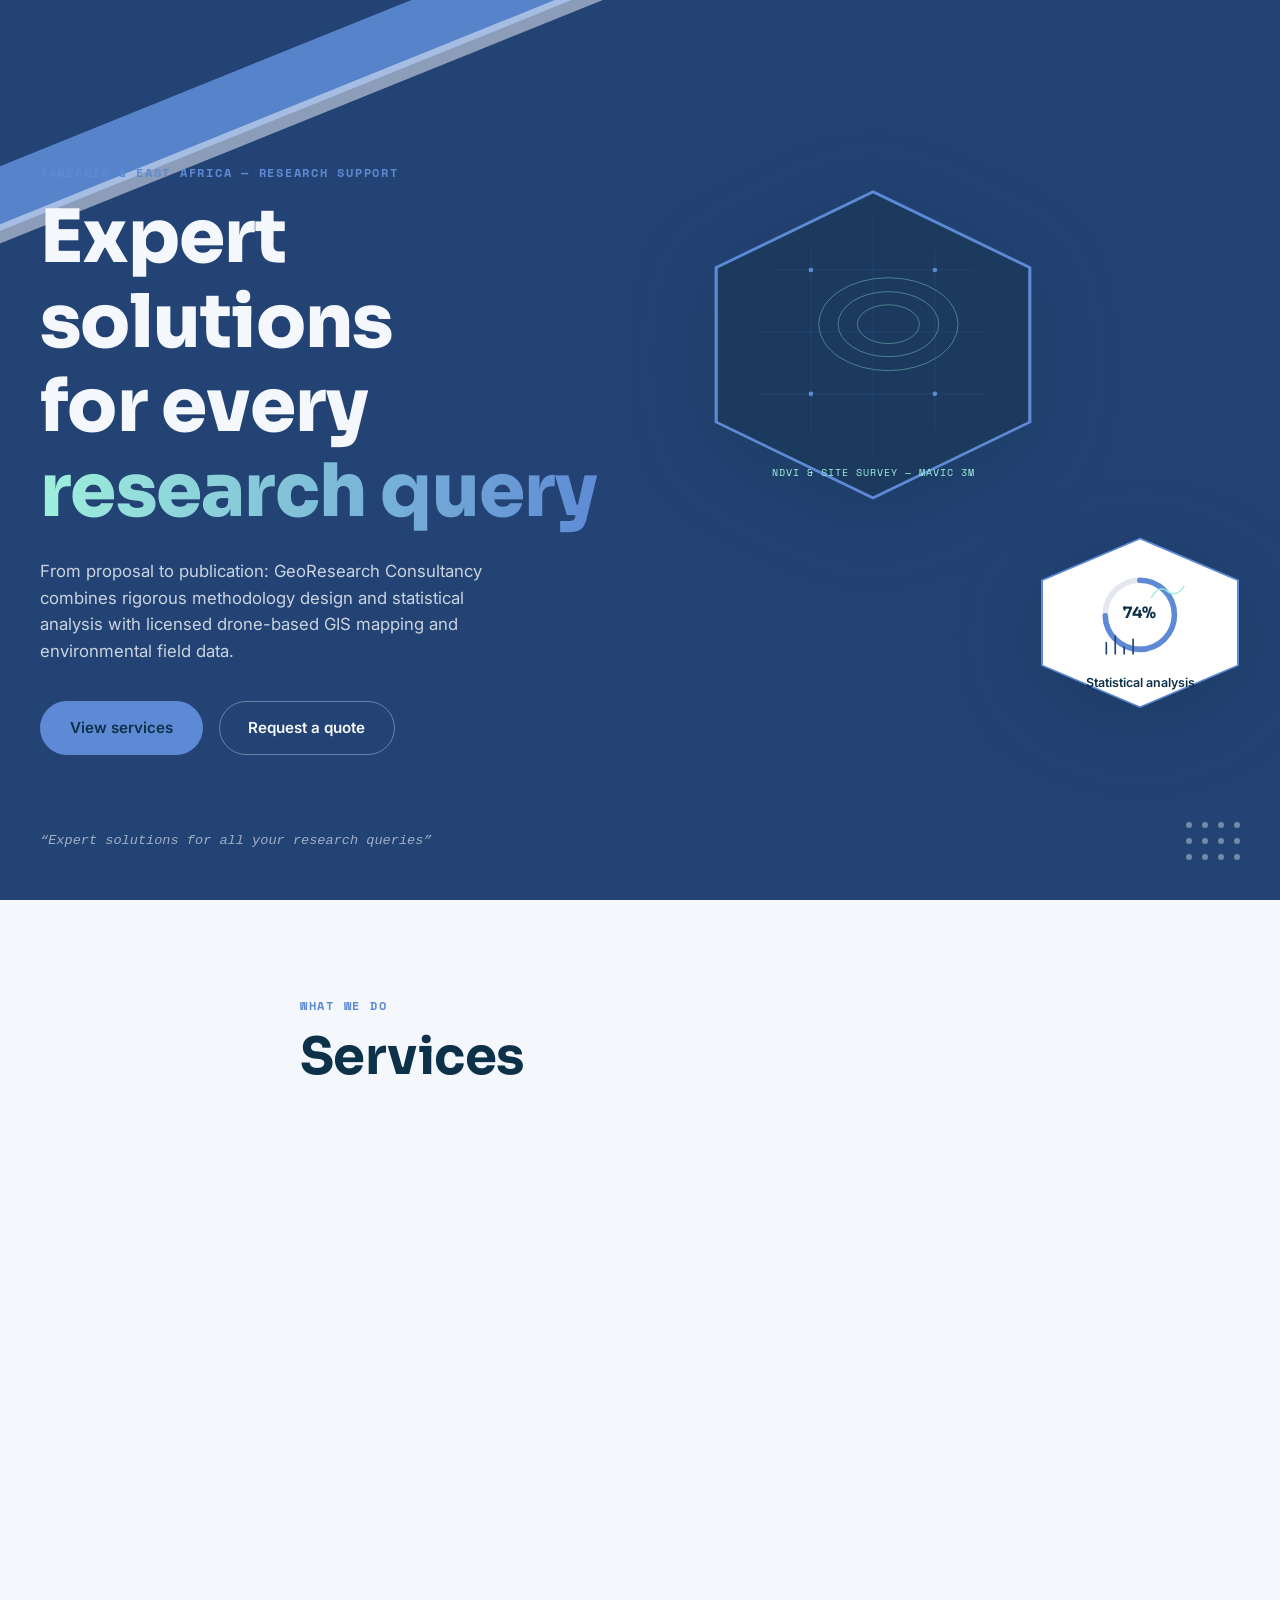
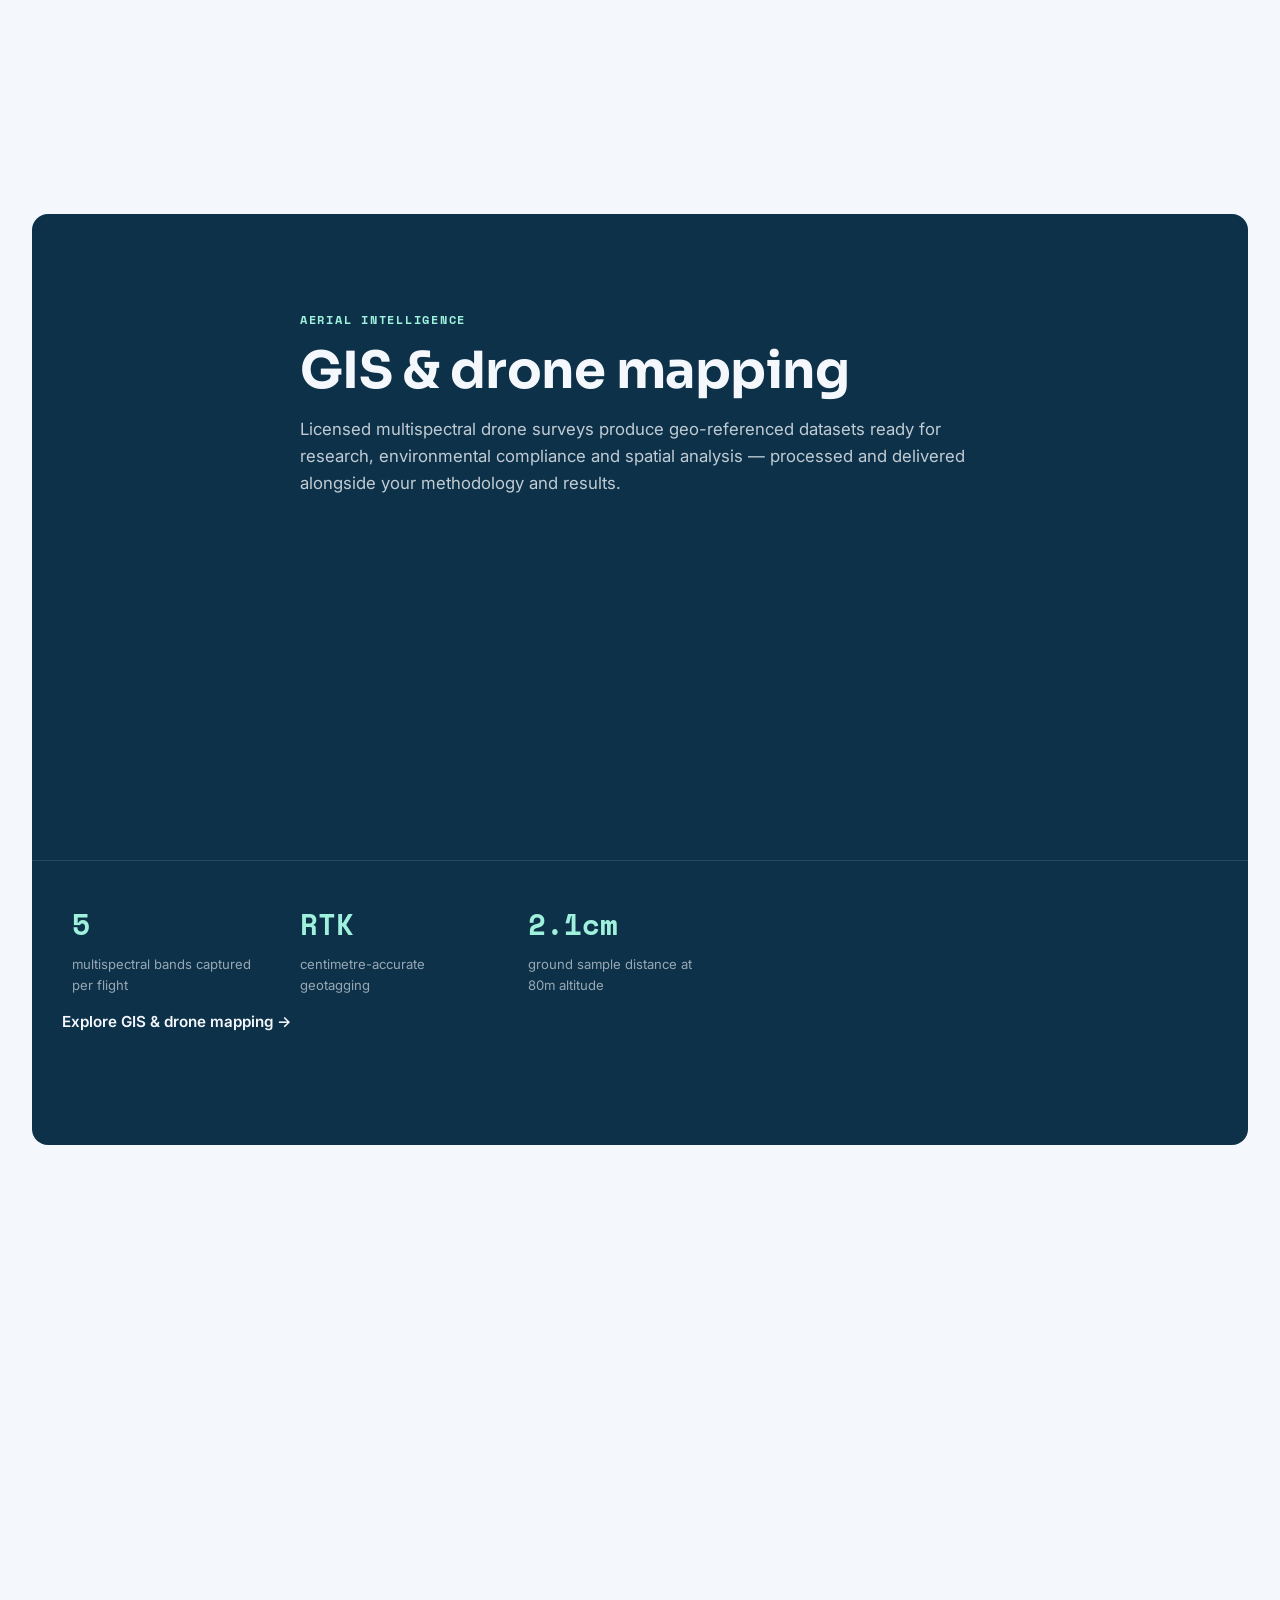
==== commit 7cbe15e3: "Add files via upload" ====
--- a/index.html
+++ b/index.html
@@ -1,365 +1,331 @@
-<!DOCTYPE html>
-<html lang="en">
-<head>
-<meta charset="UTF-8">
-<meta name="viewport" content="width=device-width, initial-scale=1.0">
-<title>GeoResearch Consultancy — Expert Solutions for Your Research Queries</title>
-<link rel="preconnect" href="https://fonts.googleapis.com">
-<link rel="preconnect" href="https://fonts.gstatic.com" crossorigin>
-<link href="https://fonts.googleapis.com/css2?family=Sora:wght@400;500;600;700;800&family=Inter:wght@400;500;600&family=Space+Mono:wght@400;700&display=swap" rel="stylesheet">
-<link rel="stylesheet" href="styles.css">
-</head>
-<body>
-
-<!-- NAV -->
-<nav class="nav">
-  <a href="#top" class="nav-mark">
-    <img src="assets/logo.png" alt="GeoResearch Consultancy logo" class="nav-logo">
-  </a>
-  <div class="nav-links">
-    <a href="#services">Services</a>
-    <a href="#gis">GIS &amp; drone mapping</a>
-    <a href="#analysis">Data analysis</a>
-    <a href="#contact" class="nav-cta">Get in touch</a>
-  </div>
-  <button class="nav-toggle" id="navToggle" aria-label="Toggle menu">
-    <span></span><span></span><span></span>
-  </button>
-</nav>
-
-<!-- HERO -->
-<header class="hero" id="top">
-  <div class="hero-stripes" aria-hidden="true">
-    <div class="stripe stripe-1"></div>
-    <div class="stripe stripe-2"></div>
-    <div class="stripe stripe-3"></div>
-  </div>
-
-  <div class="hero-grid">
-    <div class="hero-content">
-      <p class="eyebrow mono">Tanzania &amp; East Africa &mdash; Research support</p>
-      <h1 class="hero-title">Expert solutions<br>for every<br><span class="hl">research query</span></h1>
-      <p class="hero-sub">
-        From proposal to publication: GeoResearch Consultancy combines
-        rigorous methodology design and statistical analysis with
-        licensed drone-based GIS mapping and environmental field data.
-      </p>
-      <div class="hero-actions">
-        <a href="#services" class="btn btn-primary">View services</a>
-        <a href="#contact" class="btn btn-ghost">Request a quote</a>
-      </div>
-    </div>
-
-    <div class="hero-visual">
-      <div class="hex-frame hex-main">
-        <svg class="hex-shape" viewBox="0 0 200 230" preserveAspectRatio="none" aria-hidden="true">
-          <polygon points="100,2 198,58 198,172 100,228 2,172 2,58" class="hex-bg"/>
-        </svg>
-        <div class="hex-content">
-          <svg viewBox="0 0 320 320" class="map-art" role="img" aria-label="Aerial GIS map with NDVI plots, contour lines and survey grid overlay">
-            <defs>
-              <clipPath id="hexClip">
-                <polygon points="160,8 308,90 308,250 160,332 12,250 12,90"/>
-              </clipPath>
-            </defs>
-            <g clip-path="url(#hexClip)">
-              <rect width="320" height="320" fill="#1B3A5E"/>
-              <g id="gisPlots"></g>
-              <g class="contour-overlay" stroke="#9FF0DC" fill="none" stroke-width="1" opacity="0.5">
-                <ellipse cx="180" cy="150" rx="90" ry="60"/>
-                <ellipse cx="180" cy="150" rx="65" ry="42"/>
-                <ellipse cx="180" cy="150" rx="40" ry="25"/>
-              </g>
-              <g class="survey-grid" stroke="#5E8AD5" stroke-width="0.5" opacity="0.35">
-                <line x1="0" y1="80" x2="320" y2="80"/>
-                <line x1="0" y1="160" x2="320" y2="160"/>
-                <line x1="0" y1="240" x2="320" y2="240"/>
-                <line x1="80" y1="0" x2="80" y2="320"/>
-                <line x1="160" y1="0" x2="160" y2="320"/>
-                <line x1="240" y1="0" x2="240" y2="320"/>
-              </g>
-              <g class="survey-marks" fill="#5E8AD5">
-                <circle cx="80" cy="80" r="3"/>
-                <circle cx="240" cy="80" r="3"/>
-                <circle cx="80" cy="240" r="3"/>
-                <circle cx="240" cy="240" r="3"/>
-              </g>
-            </g>
-          </svg>
-          <div class="hex-label mono">NDVI &amp; SITE SURVEY &mdash; MAVIC 3M</div>
-        </div>
-      </div>
-
-      <div class="hex-frame hex-small">
-        <svg class="hex-shape" viewBox="0 0 200 230" preserveAspectRatio="none" aria-hidden="true">
-          <polygon points="100,2 198,58 198,172 100,228 2,172 2,58" class="hex-bg-light"/>
-        </svg>
-        <div class="hex-content hex-content-small">
-          <svg viewBox="0 0 200 200" class="stat-art" aria-hidden="true">
-            <g transform="translate(100,100)">
-              <circle r="62" fill="none" stroke="#234374" stroke-width="10" opacity="0.12"/>
-              <circle r="62" fill="none" stroke="#5E8AD5" stroke-width="10" stroke-dasharray="290 390" stroke-linecap="round" transform="rotate(-90)"/>
-              <text x="0" y="6" text-anchor="middle" class="stat-pct">74%</text>
-            </g>
-            <g transform="translate(40,150)" stroke="#234374" stroke-width="3" fill="none" stroke-linecap="round">
-              <line x1="0" y1="20" x2="0" y2="0"/>
-              <line x1="16" y1="20" x2="16" y2="-12"/>
-              <line x1="32" y1="20" x2="32" y2="8"/>
-              <line x1="48" y1="20" x2="48" y2="-6"/>
-            </g>
-            <g transform="translate(120,40)" stroke="#9FF0DC" stroke-width="2.5" fill="none">
-              <path d="M0,30 Q15,5 30,18 Q45,30 60,8"/>
-            </g>
-          </svg>
-          <p class="hex-label-dark">Statistical analysis</p>
-        </div>
-      </div>
-    </div>
-  </div>
-
-  <div class="hero-bottom">
-    <div class="hero-tagline mono">&ldquo;Expert solutions for all your research queries&rdquo;</div>
-    <div class="dot-grid" aria-hidden="true">
-      <span></span><span></span><span></span><span></span>
-      <span></span><span></span><span></span><span></span>
-      <span></span><span></span><span></span><span></span>
-    </div>
-  </div>
-</header>
-
-<!-- SERVICES -->
-<section class="services" id="services">
-  <div class="section-head">
-    <p class="eyebrow mono">What we do</p>
-    <h2>Services</h2>
-  </div>
-  <div class="service-list">
-    <div class="service-item reveal">
-      <span class="check" aria-hidden="true">
-        <svg viewBox="0 0 24 24"><path d="M5 12l4 4 10-10" fill="none" stroke="currentColor" stroke-width="2.5" stroke-linecap="round" stroke-linejoin="round"/></svg>
-      </span>
-      <div>
-        <h3>Research proposal writing</h3>
-        <p>Concept notes through full proposals &mdash; framed to funder and institutional requirements, from problem statement to budget narrative.</p>
-      </div>
-    </div>
-    <div class="service-item reveal">
-      <span class="check" aria-hidden="true">
-        <svg viewBox="0 0 24 24"><path d="M5 12l4 4 10-10" fill="none" stroke="currentColor" stroke-width="2.5" stroke-linecap="round" stroke-linejoin="round"/></svg>
-      </span>
-      <div>
-        <h3>Methodology design</h3>
-        <p>Study design, sampling strategy, instrument development and ethical clearance support tailored to your research questions.</p>
-      </div>
-    </div>
-    <div class="service-item reveal">
-      <span class="check" aria-hidden="true">
-        <svg viewBox="0 0 24 24"><path d="M5 12l4 4 10-10" fill="none" stroke="currentColor" stroke-width="2.5" stroke-linecap="round" stroke-linejoin="round"/></svg>
-      </span>
-      <div>
-        <h3>Data analysis &mdash; SPSS &amp; Excel</h3>
-        <p>Descriptive and inferential statistics, regression modelling and data visualization, delivered with annotated output and interpretation.</p>
-      </div>
-    </div>
-    <div class="service-item reveal">
-      <span class="check" aria-hidden="true">
-        <svg viewBox="0 0 24 24"><path d="M5 12l4 4 10-10" fill="none" stroke="currentColor" stroke-width="2.5" stroke-linecap="round" stroke-linejoin="round"/></svg>
-      </span>
-      <div>
-        <h3>GIS mapping</h3>
-        <p>Spatial data capture, orthomosaic and vegetation index mapping using RTK-enabled multispectral drone surveys.</p>
-      </div>
-    </div>
-    <div class="service-item reveal">
-      <span class="check" aria-hidden="true">
-        <svg viewBox="0 0 24 24"><path d="M5 12l4 4 10-10" fill="none" stroke="currentColor" stroke-width="2.5" stroke-linecap="round" stroke-linejoin="round"/></svg>
-      </span>
-      <div>
-        <h3>Photometric monitoring</h3>
-        <p>Light-level and illumination surveys for workplace, construction and environmental compliance assessments.</p>
-      </div>
-    </div>
-    <div class="service-item reveal">
-      <span class="check" aria-hidden="true">
-        <svg viewBox="0 0 24 24"><path d="M5 12l4 4 10-10" fill="none" stroke="currentColor" stroke-width="2.5" stroke-linecap="round" stroke-linejoin="round"/></svg>
-      </span>
-      <div>
-        <h3>Air dispersion screening</h3>
-        <p>Dust and emissions dispersion screening around industrial, mining and construction sites, cross-referenced with aerial imagery.</p>
-      </div>
-    </div>
-    <div class="service-item reveal">
-      <span class="check" aria-hidden="true">
-        <svg viewBox="0 0 24 24"><path d="M5 12l4 4 10-10" fill="none" stroke="currentColor" stroke-width="2.5" stroke-linecap="round" stroke-linejoin="round"/></svg>
-      </span>
-      <div>
-        <h3>Noise level monitoring &amp; acoustic modelling</h3>
-        <p>Perimeter sound-level surveys and acoustic modelling for environmental and occupational health assessments.</p>
-      </div>
-    </div>
-    <div class="service-item reveal">
-      <span class="check" aria-hidden="true">
-        <svg viewBox="0 0 24 24"><path d="M5 12l4 4 10-10" fill="none" stroke="currentColor" stroke-width="2.5" stroke-linecap="round" stroke-linejoin="round"/></svg>
-      </span>
-      <div>
-        <h3>PowerPoint presentation preparation</h3>
-        <p>Defence-ready and stakeholder presentation decks &mdash; clear visual storytelling of your findings and recommendations.</p>
-      </div>
-    </div>
-  </div>
-</section>
-
-<!-- GIS & DRONE MAPPING -->
-<section class="gis" id="gis">
-  <div class="section-head light">
-    <p class="eyebrow mono light">Aerial intelligence</p>
-    <h2>GIS &amp; drone mapping</h2>
-    <p class="section-intro">
-      Licensed multispectral drone surveys produce geo-referenced datasets
-      ready for research, environmental compliance and spatial analysis &mdash;
-      processed and delivered alongside your methodology and results.
-    </p>
-  </div>
-
-  <div class="gis-grid">
-    <div class="gis-card reveal">
-      <div class="gis-vis">
-        <svg viewBox="0 0 240 160" aria-hidden="true">
-          <rect width="240" height="160" class="gv-bg"/>
-          <g id="orthoPlots"></g>
-        </svg>
-      </div>
-      <h4>Orthomosaic mapping</h4>
-      <p class="mono">cm-level base maps for boundary &amp; land-use surveys</p>
-    </div>
-    <div class="gis-card reveal">
-      <div class="gis-vis">
-        <svg viewBox="0 0 240 160" aria-hidden="true">
-          <rect width="240" height="160" class="gv-bg"/>
-          <g id="ndviPlots"></g>
-        </svg>
-      </div>
-      <h4>NDVI vegetation index</h4>
-      <p class="mono">crop health &amp; land cover classification</p>
-    </div>
-    <div class="gis-card reveal">
-      <div class="gis-vis">
-        <svg viewBox="0 0 240 160" aria-hidden="true">
-          <rect width="240" height="160" class="gv-bg"/>
-          <g class="contour-card" stroke="#9FF0DC" fill="none" stroke-width="1">
-            <ellipse cx="120" cy="80" rx="95" ry="58" opacity="0.3"/>
-            <ellipse cx="120" cy="80" rx="74" ry="45" opacity="0.42"/>
-            <ellipse cx="120" cy="80" rx="53" ry="32" opacity="0.55"/>
-            <ellipse cx="120" cy="80" rx="32" ry="19" opacity="0.7"/>
-            <ellipse cx="120" cy="80" rx="12" ry="7" opacity="0.9"/>
-          </g>
-        </svg>
-      </div>
-      <h4>Terrain &amp; contour models</h4>
-      <p class="mono">elevation, drainage &amp; volume calculations</p>
-    </div>
-    <div class="gis-card reveal">
-      <div class="gis-vis">
-        <svg viewBox="0 0 240 160" aria-hidden="true">
-          <rect width="240" height="160" class="gv-bg"/>
-          <g id="surveyPts"></g>
-        </svg>
-      </div>
-      <h4>Survey-grade positioning</h4>
-      <p class="mono">RTK ground control for sub-5cm accuracy</p>
-    </div>
-  </div>
-
-  <div class="flight-specs">
-    <div class="spec">
-      <span class="spec-num mono">5</span>
-      <span class="spec-label">multispectral bands captured per flight</span>
-    </div>
-    <div class="spec">
-      <span class="spec-num mono">RTK</span>
-      <span class="spec-label">centimetre-accurate geotagging</span>
-    </div>
-    <div class="spec">
-      <span class="spec-num mono">2.1cm</span>
-      <span class="spec-label">ground sample distance at 80m altitude</span>
-    </div>
-  </div>
-</section>
-
-<!-- DATA ANALYSIS -->
-<section class="analysis" id="analysis">
-  <div class="analysis-grid">
-    <div class="analysis-visual reveal">
-      <svg viewBox="0 0 400 320" role="img" aria-label="Statistical dashboard showing bar chart, pie chart and regression line">
-        <rect width="400" height="320" rx="14" class="av-bg"/>
-        <g transform="translate(30,30)">
-          <g class="av-bars" stroke="#234374" stroke-width="0">
-            <rect x="0" y="120" width="26" height="80" fill="#5E8AD5"/>
-            <rect x="36" y="80" width="26" height="120" fill="#9FF0DC"/>
-            <rect x="72" y="40" width="26" height="160" fill="#5E8AD5"/>
-            <rect x="108" y="100" width="26" height="100" fill="#9FF0DC"/>
-            <rect x="144" y="20" width="26" height="180" fill="#5E8AD5"/>
-          </g>
-          <line x1="0" y1="200" x2="180" y2="200" stroke="#234374" stroke-width="1" opacity="0.3"/>
-        </g>
-        <g transform="translate(290,55)">
-          <circle r="48" fill="none" stroke="#234374" stroke-width="14" opacity="0.12"/>
-          <circle r="48" fill="none" stroke="#5E8AD5" stroke-width="14" stroke-dasharray="156 302" transform="rotate(-90)"/>
-          <circle r="48" fill="none" stroke="#9FF0DC" stroke-width="14" stroke-dasharray="78 302" stroke-dashoffset="-156" transform="rotate(-90)"/>
-        </g>
-        <g transform="translate(40,250)">
-          <path d="M0,40 Q60,-10 120,20 Q200,55 280,-5" fill="none" stroke="#234374" stroke-width="2.5" stroke-linecap="round"/>
-          <circle cx="0" cy="40" r="4" fill="#5E8AD5"/>
-          <circle cx="120" cy="20" r="4" fill="#5E8AD5"/>
-          <circle cx="280" cy="-5" r="4" fill="#5E8AD5"/>
-        </g>
-      </svg>
-    </div>
-    <div class="analysis-text reveal">
-      <p class="eyebrow mono">Evidence to insight</p>
-      <h2>Statistical analysis, made readable</h2>
-      <p class="analysis-body">
-        We process quantitative and qualitative datasets in SPSS and Excel
-        &mdash; from descriptive statistics and cross-tabulations to
-        regression, ANOVA and reliability testing &mdash; and translate the
-        output into figures, tables and narratives your committee, client
-        or funder can act on.
-      </p>
-      <ul class="analysis-list">
-        <li>Descriptive &amp; inferential statistics</li>
-        <li>Regression &amp; correlation modelling</li>
-        <li>Reliability &amp; validity testing</li>
-        <li>Chart, table &amp; dashboard preparation</li>
-      </ul>
-    </div>
-  </div>
-</section>
-
-<!-- CONTACT -->
-<footer class="contact" id="contact">
-  <div class="contact-stripes" aria-hidden="true">
-    <div class="cstripe cstripe-1"></div>
-    <div class="cstripe cstripe-2"></div>
-  </div>
-  <div class="contact-inner">
-    <img src="assets/logo.png" alt="GeoResearch Consultancy logo" class="contact-logo">
-    <p class="eyebrow mono light">Further information</p>
-    <h2>Let's scope your research.</h2>
-    <p class="contact-sub">Proposals, fieldwork, analysis and reporting &mdash; one consultancy, start to finish.</p>
-    <a href="tel:+255653385567" class="phone-link">
-      <span class="phone-icon" aria-hidden="true">
-        <svg viewBox="0 0 24 24"><path d="M6.6 10.8c1.4 2.8 3.8 5.2 6.6 6.6l2.2-2.2c.3-.3.7-.4 1-.2 1.1.5 2.3.8 3.6.8.6 0 1 .4 1 1V20c0 .6-.4 1-1 1C10.4 21 3 13.6 3 4c0-.6.4-1 1-1h3.2c.6 0 1 .4 1 1 0 1.3.3 2.5.8 3.6.1.4 0 .8-.3 1.1l-2.1 2.1z" fill="currentColor"/></svg>
-      </span>
-      +255 653 385 567
-    </a>
-    <p class="contact-tagline mono">&ldquo;Expert solutions for all your research queries&rdquo;</p>
-  </div>
-  <div class="contact-foot mono">
-    <span>GeoResearch Consultancy</span>
-    <span>Tanzania</span>
-  </div>
-</footer>
-
-<script src="script.js"></script>
-</body>
-</html>
+<!DOCTYPE html>
+<html lang="en">
+<head>
+<meta charset="UTF-8">
+<meta name="viewport" content="width=device-width, initial-scale=1.0">
+<title>GeoResearch Consultancy — Expert Solutions for Your Research Queries</title>
+<link rel="preconnect" href="https://fonts.googleapis.com">
+<link rel="preconnect" href="https://fonts.gstatic.com" crossorigin>
+<link href="https://fonts.googleapis.com/css2?family=Sora:wght@400;500;600;700;800&family=Inter:wght@400;500;600&family=Space+Mono:wght@400;700&display=swap" rel="stylesheet">
+<link rel="stylesheet" href="styles.css">
+</head>
+<body>
+
+<!-- HERO -->
+<header class="hero" id="top">
+  <div class="hero-stripes" aria-hidden="true">
+    <div class="stripe stripe-1"></div>
+    <div class="stripe stripe-2"></div>
+    <div class="stripe stripe-3"></div>
+  </div>
+
+  <div class="hero-grid">
+    <div class="hero-content">
+      <p class="eyebrow mono">Tanzania &amp; East Africa &mdash; Research support</p>
+      <h1 class="hero-title">Expert solutions<br>for every<br><span class="hl">research query</span></h1>
+      <p class="hero-sub">
+        From proposal to publication: GeoResearch Consultancy combines
+        rigorous methodology design and statistical analysis with
+        licensed drone-based GIS mapping and environmental field data.
+      </p>
+      <div class="hero-actions">
+        <a href="#services" class="btn btn-primary">View services</a>
+        <a href="contact.html" class="btn btn-ghost">Request a quote</a>
+      </div>
+    </div>
+
+    <div class="hero-visual">
+      <div class="hex-frame hex-main">
+        <svg class="hex-shape" viewBox="0 0 200 230" preserveAspectRatio="none" aria-hidden="true">
+          <polygon points="100,2 198,58 198,172 100,228 2,172 2,58" class="hex-bg"/>
+        </svg>
+        <div class="hex-content">
+          <svg viewBox="0 0 320 320" class="map-art" role="img" aria-label="Aerial GIS map with NDVI plots, contour lines and survey grid overlay">
+            <defs>
+              <clipPath id="hexClip">
+                <polygon points="160,8 308,90 308,250 160,332 12,250 12,90"/>
+              </clipPath>
+            </defs>
+            <g clip-path="url(#hexClip)">
+              <rect width="320" height="320" fill="#1B3A5E"/>
+              <g id="gisPlots"></g>
+              <g class="contour-overlay" stroke="#9FF0DC" fill="none" stroke-width="1" opacity="0.5">
+                <ellipse cx="180" cy="150" rx="90" ry="60"/>
+                <ellipse cx="180" cy="150" rx="65" ry="42"/>
+                <ellipse cx="180" cy="150" rx="40" ry="25"/>
+              </g>
+              <g class="survey-grid" stroke="#5E8AD5" stroke-width="0.5" opacity="0.35">
+                <line x1="0" y1="80" x2="320" y2="80"/>
+                <line x1="0" y1="160" x2="320" y2="160"/>
+                <line x1="0" y1="240" x2="320" y2="240"/>
+                <line x1="80" y1="0" x2="80" y2="320"/>
+                <line x1="160" y1="0" x2="160" y2="320"/>
+                <line x1="240" y1="0" x2="240" y2="320"/>
+              </g>
+              <g class="survey-marks" fill="#5E8AD5">
+                <circle cx="80" cy="80" r="3"/>
+                <circle cx="240" cy="80" r="3"/>
+                <circle cx="80" cy="240" r="3"/>
+                <circle cx="240" cy="240" r="3"/>
+              </g>
+            </g>
+          </svg>
+          <div class="hex-label mono">NDVI &amp; SITE SURVEY &mdash; MAVIC 3M</div>
+        </div>
+      </div>
+
+      <div class="hex-frame hex-small">
+        <svg class="hex-shape" viewBox="0 0 200 230" preserveAspectRatio="none" aria-hidden="true">
+          <polygon points="100,2 198,58 198,172 100,228 2,172 2,58" class="hex-bg-light"/>
+        </svg>
+        <div class="hex-content hex-content-small">
+          <svg viewBox="0 0 200 200" class="stat-art" aria-hidden="true">
+            <g transform="translate(100,100)">
+              <circle r="62" fill="none" stroke="#234374" stroke-width="10" opacity="0.12"/>
+              <circle r="62" fill="none" stroke="#5E8AD5" stroke-width="10" stroke-dasharray="290 390" stroke-linecap="round" transform="rotate(-90)"/>
+              <text x="0" y="6" text-anchor="middle" class="stat-pct">74%</text>
+            </g>
+            <g transform="translate(40,150)" stroke="#234374" stroke-width="3" fill="none" stroke-linecap="round">
+              <line x1="0" y1="20" x2="0" y2="0"/>
+              <line x1="16" y1="20" x2="16" y2="-12"/>
+              <line x1="32" y1="20" x2="32" y2="8"/>
+              <line x1="48" y1="20" x2="48" y2="-6"/>
+            </g>
+            <g transform="translate(120,40)" stroke="#9FF0DC" stroke-width="2.5" fill="none">
+              <path d="M0,30 Q15,5 30,18 Q45,30 60,8"/>
+            </g>
+          </svg>
+          <p class="hex-label-dark">Statistical analysis</p>
+        </div>
+      </div>
+    </div>
+  </div>
+
+  <div class="hero-bottom">
+    <div class="hero-tagline mono">&ldquo;Expert solutions for all your research queries&rdquo;</div>
+    <div class="dot-grid" aria-hidden="true">
+      <span></span><span></span><span></span><span></span>
+      <span></span><span></span><span></span><span></span>
+      <span></span><span></span><span></span><span></span>
+    </div>
+  </div>
+</header>
+
+<!-- SERVICES -->
+<section class="services" id="services">
+  <div class="section-head">
+    <p class="eyebrow mono">What we do</p>
+    <h2>Services</h2>
+  </div>
+  <div class="service-list">
+    <a href="research-proposals.html" class="service-item reveal">
+      <span class="check" aria-hidden="true">
+        <svg viewBox="0 0 24 24"><path d="M5 12l4 4 10-10" fill="none" stroke="currentColor" stroke-width="2.5" stroke-linecap="round" stroke-linejoin="round"/></svg>
+      </span>
+      <div>
+        <h3>Research proposal writing</h3>
+        <p>Concept notes through full proposals &mdash; framed to funder and institutional requirements, from problem statement to budget narrative.</p>
+      </div>
+    </a>
+    <a href="methodology-design.html" class="service-item reveal">
+      <span class="check" aria-hidden="true">
+        <svg viewBox="0 0 24 24"><path d="M5 12l4 4 10-10" fill="none" stroke="currentColor" stroke-width="2.5" stroke-linecap="round" stroke-linejoin="round"/></svg>
+      </span>
+      <div>
+        <h3>Methodology design</h3>
+        <p>Study design, sampling strategy, instrument development and ethical clearance support tailored to your research questions.</p>
+      </div>
+    </a>
+    <a href="data-analysis.html" class="service-item reveal">
+      <span class="check" aria-hidden="true">
+        <svg viewBox="0 0 24 24"><path d="M5 12l4 4 10-10" fill="none" stroke="currentColor" stroke-width="2.5" stroke-linecap="round" stroke-linejoin="round"/></svg>
+      </span>
+      <div>
+        <h3>Data analysis &mdash; SPSS &amp; Excel</h3>
+        <p>Descriptive and inferential statistics, regression modelling and data visualization, delivered with annotated output and interpretation.</p>
+      </div>
+    </a>
+    <a href="gis-mapping.html" class="service-item reveal">
+      <span class="check" aria-hidden="true">
+        <svg viewBox="0 0 24 24"><path d="M5 12l4 4 10-10" fill="none" stroke="currentColor" stroke-width="2.5" stroke-linecap="round" stroke-linejoin="round"/></svg>
+      </span>
+      <div>
+        <h3>GIS &amp; drone mapping</h3>
+        <p>Spatial data capture, orthomosaic and vegetation index mapping using RTK-enabled multispectral drone surveys.</p>
+      </div>
+    </a>
+    <a href="photometric-monitoring.html" class="service-item reveal">
+      <span class="check" aria-hidden="true">
+        <svg viewBox="0 0 24 24"><path d="M5 12l4 4 10-10" fill="none" stroke="currentColor" stroke-width="2.5" stroke-linecap="round" stroke-linejoin="round"/></svg>
+      </span>
+      <div>
+        <h3>Photometric monitoring</h3>
+        <p>Light-level and illumination surveys for workplace, construction and environmental compliance assessments.</p>
+      </div>
+    </a>
+    <a href="air-dispersion.html" class="service-item reveal">
+      <span class="check" aria-hidden="true">
+        <svg viewBox="0 0 24 24"><path d="M5 12l4 4 10-10" fill="none" stroke="currentColor" stroke-width="2.5" stroke-linecap="round" stroke-linejoin="round"/></svg>
+      </span>
+      <div>
+        <h3>Air dispersion screening</h3>
+        <p>Dust and emissions dispersion screening around industrial, mining and construction sites, cross-referenced with aerial imagery.</p>
+      </div>
+    </a>
+    <a href="noise-monitoring.html" class="service-item reveal">
+      <span class="check" aria-hidden="true">
+        <svg viewBox="0 0 24 24"><path d="M5 12l4 4 10-10" fill="none" stroke="currentColor" stroke-width="2.5" stroke-linecap="round" stroke-linejoin="round"/></svg>
+      </span>
+      <div>
+        <h3>Noise level monitoring &amp; acoustic modelling</h3>
+        <p>Perimeter sound-level surveys and acoustic modelling for environmental and occupational health assessments.</p>
+      </div>
+    </a>
+    <a href="presentation-design.html" class="service-item reveal">
+      <span class="check" aria-hidden="true">
+        <svg viewBox="0 0 24 24"><path d="M5 12l4 4 10-10" fill="none" stroke="currentColor" stroke-width="2.5" stroke-linecap="round" stroke-linejoin="round"/></svg>
+      </span>
+      <div>
+        <h3>PowerPoint presentation preparation</h3>
+        <p>Defence-ready and stakeholder presentation decks &mdash; clear visual storytelling of your findings and recommendations.</p>
+      </div>
+    </a>
+  </div>
+</section>
+
+<!-- GIS & DRONE MAPPING TEASER -->
+<section class="gis" id="gis">
+  <div class="section-head light">
+    <p class="eyebrow mono light">Aerial intelligence</p>
+    <h2>GIS &amp; drone mapping</h2>
+    <p class="section-intro">
+      Licensed multispectral drone surveys produce geo-referenced datasets
+      ready for research, environmental compliance and spatial analysis &mdash;
+      processed and delivered alongside your methodology and results.
+    </p>
+  </div>
+
+  <div class="gis-grid">
+    <div class="gis-card reveal">
+      <div class="gis-vis">
+        <svg viewBox="0 0 240 160" aria-hidden="true">
+          <rect width="240" height="160" class="gv-bg"/>
+          <g id="orthoPlots"></g>
+        </svg>
+      </div>
+      <h4>Orthomosaic mapping</h4>
+      <p class="mono">cm-level base maps for boundary &amp; land-use surveys</p>
+    </div>
+    <div class="gis-card reveal">
+      <div class="gis-vis">
+        <svg viewBox="0 0 240 160" aria-hidden="true">
+          <rect width="240" height="160" class="gv-bg"/>
+          <g id="ndviPlots"></g>
+        </svg>
+      </div>
+      <h4>NDVI vegetation index</h4>
+      <p class="mono">crop health &amp; land cover classification</p>
+    </div>
+    <div class="gis-card reveal">
+      <div class="gis-vis">
+        <svg viewBox="0 0 240 160" aria-hidden="true">
+          <rect width="240" height="160" class="gv-bg"/>
+          <g class="contour-card" stroke="#9FF0DC" fill="none" stroke-width="1">
+            <ellipse cx="120" cy="80" rx="95" ry="58" opacity="0.3"/>
+            <ellipse cx="120" cy="80" rx="74" ry="45" opacity="0.42"/>
+            <ellipse cx="120" cy="80" rx="53" ry="32" opacity="0.55"/>
+            <ellipse cx="120" cy="80" rx="32" ry="19" opacity="0.7"/>
+            <ellipse cx="120" cy="80" rx="12" ry="7" opacity="0.9"/>
+          </g>
+        </svg>
+      </div>
+      <h4>Terrain &amp; contour models</h4>
+      <p class="mono">elevation, drainage &amp; volume calculations</p>
+    </div>
+    <div class="gis-card reveal">
+      <div class="gis-vis">
+        <svg viewBox="0 0 240 160" aria-hidden="true">
+          <rect width="240" height="160" class="gv-bg"/>
+          <g id="surveyPts"></g>
+        </svg>
+      </div>
+      <h4>Survey-grade positioning</h4>
+      <p class="mono">RTK ground control for sub-5cm accuracy</p>
+    </div>
+  </div>
+
+  <div class="flight-specs">
+    <div class="spec">
+      <span class="spec-num mono">5</span>
+      <span class="spec-label">multispectral bands captured per flight</span>
+    </div>
+    <div class="spec">
+      <span class="spec-num mono">RTK</span>
+      <span class="spec-label">centimetre-accurate geotagging</span>
+    </div>
+    <div class="spec">
+      <span class="spec-num mono">2.1cm</span>
+      <span class="spec-label">ground sample distance at 80m altitude</span>
+    </div>
+  </div>
+  <div class="gis-more">
+    <a href="gis-mapping.html" class="btn btn-primary-light">Explore GIS &amp; drone mapping &rarr;</a>
+  </div>
+</section>
+
+<!-- DATA ANALYSIS TEASER -->
+<section class="analysis" id="about">
+  <div class="analysis-grid">
+    <div class="analysis-visual reveal">
+      <svg viewBox="0 0 400 320" role="img" aria-label="Statistical dashboard showing bar chart, pie chart and regression line">
+        <rect width="400" height="320" rx="14" class="av-bg"/>
+        <g transform="translate(30,30)">
+          <g class="av-bars" stroke="#234374" stroke-width="0">
+            <rect x="0" y="120" width="26" height="80" fill="#5E8AD5"/>
+            <rect x="36" y="80" width="26" height="120" fill="#9FF0DC"/>
+            <rect x="72" y="40" width="26" height="160" fill="#5E8AD5"/>
+            <rect x="108" y="100" width="26" height="100" fill="#9FF0DC"/>
+            <rect x="144" y="20" width="26" height="180" fill="#5E8AD5"/>
+          </g>
+          <line x1="0" y1="200" x2="180" y2="200" stroke="#234374" stroke-width="1" opacity="0.3"/>
+        </g>
+        <g transform="translate(290,55)">
+          <circle r="48" fill="none" stroke="#234374" stroke-width="14" opacity="0.12"/>
+          <circle r="48" fill="none" stroke="#5E8AD5" stroke-width="14" stroke-dasharray="156 302" transform="rotate(-90)"/>
+          <circle r="48" fill="none" stroke="#9FF0DC" stroke-width="14" stroke-dasharray="78 302" stroke-dashoffset="-156" transform="rotate(-90)"/>
+        </g>
+        <g transform="translate(40,250)">
+          <path d="M0,40 Q60,-10 120,20 Q200,55 280,-5" fill="none" stroke="#234374" stroke-width="2.5" stroke-linecap="round"/>
+          <circle cx="0" cy="40" r="4" fill="#5E8AD5"/>
+          <circle cx="120" cy="20" r="4" fill="#5E8AD5"/>
+          <circle cx="280" cy="-5" r="4" fill="#5E8AD5"/>
+        </g>
+      </svg>
+    </div>
+    <div class="analysis-text reveal">
+      <p class="eyebrow mono">Evidence to insight</p>
+      <h2>Statistical analysis, made readable</h2>
+      <p class="analysis-body">
+        We process quantitative and qualitative datasets in SPSS and Excel
+        &mdash; from descriptive statistics and cross-tabulations to
+        regression, ANOVA and reliability testing &mdash; and translate the
+        output into figures, tables and narratives your committee, client
+        or funder can act on.
+      </p>
+      <ul class="analysis-list">
+        <li>Descriptive &amp; inferential statistics</li>
+        <li>Regression &amp; correlation modelling</li>
+        <li>Reliability &amp; validity testing</li>
+        <li>Chart, table &amp; dashboard preparation</li>
+      </ul>
+      <div class="hero-actions" style="margin-top:1.5rem;">
+        <a href="data-analysis.html" class="btn btn-primary">Explore data analysis &rarr;</a>
+      </div>
+    </div>
+  </div>
+</section>
+
+<script src="common.js"></script>
+<script src="script.js"></script>
+</body>
+</html>
--- a/styles.css
+++ b/styles.css
@@ -0,0 +1,465 @@
+:root {
+  --navy-deep: #0D3149;
+  --navy: #234374;
+  --navy-light: #1B3A5E;
+  --blue: #5E8AD5;
+  --mint: #9FF0DC;
+  --bone: #F4F7FB;
+  --white: #FFFFFF;
+  --r-lg: 16px;
+  --r-md: 10px;
+}
+
+* { margin: 0; padding: 0; box-sizing: border-box; }
+html { scroll-behavior: smooth; }
+
+body {
+  font-family: 'Inter', sans-serif;
+  background: var(--bone);
+  color: var(--navy-deep);
+  line-height: 1.6;
+  overflow-x: hidden;
+}
+
+h1, h2, h3, h4 {
+  font-family: 'Sora', sans-serif;
+  font-weight: 700;
+  letter-spacing: -0.01em;
+  line-height: 1.15;
+}
+
+.mono { font-family: 'Space Mono', monospace; }
+a { color: inherit; text-decoration: none; }
+
+.eyebrow {
+  font-size: 0.78rem;
+  letter-spacing: 0.14em;
+  text-transform: uppercase;
+  color: var(--blue);
+  margin-bottom: 0.75rem;
+  display: block;
+  font-weight: 700;
+}
+.eyebrow.light { color: var(--mint); }
+
+/* ---------- Nav ---------- */
+.nav {
+  position: fixed;
+  top: 0; left: 0; right: 0;
+  z-index: 100;
+  display: flex;
+  align-items: center;
+  justify-content: space-between;
+  padding: 1rem 2.5rem;
+  background: rgba(244,247,251,0.85);
+  backdrop-filter: blur(10px);
+  border-bottom: 1px solid rgba(13,49,73,0.08);
+}
+.nav-mark { display: flex; align-items: center; }
+.nav-logo { height: 56px; display: block; }
+.nav-links { display: flex; align-items: center; gap: 2rem; font-size: 0.92rem; font-weight: 500; }
+.nav-links a { color: var(--navy-deep); opacity: 0.75; transition: opacity 0.2s; }
+.nav-links a:hover { opacity: 1; }
+.nav-cta {
+  background: var(--navy-deep);
+  color: var(--bone) !important;
+  padding: 0.6rem 1.3rem;
+  border-radius: 100px;
+  opacity: 1 !important;
+}
+.nav-toggle { display: none; flex-direction: column; gap: 5px; background: none; border: none; cursor: pointer; padding: 4px; }
+.nav-toggle span { width: 22px; height: 2px; background: var(--navy-deep); display: block; }
+
+@media (max-width: 880px) {
+  .nav-links {
+    position: fixed;
+    top: 64px; right: 1rem;
+    flex-direction: column;
+    align-items: flex-start;
+    background: var(--white);
+    border: 1px solid rgba(13,49,73,0.08);
+    border-radius: var(--r-md);
+    padding: 1.2rem 1.6rem;
+    gap: 1rem;
+    box-shadow: 0 8px 24px rgba(13,49,73,0.1);
+    transform: translateY(-12px);
+    opacity: 0;
+    pointer-events: none;
+    transition: all 0.2s ease;
+  }
+  .nav-links.open { transform: translateY(0); opacity: 1; pointer-events: auto; }
+  .nav-toggle { display: flex; }
+}
+
+/* ---------- Hero ---------- */
+.hero {
+  position: relative;
+  min-height: 100vh;
+  display: flex;
+  flex-direction: column;
+  justify-content: center;
+  padding: 9rem 2.5rem 2.5rem;
+  background: var(--navy);
+  overflow: hidden;
+}
+.hero-stripes { position: absolute; inset: 0; z-index: 0; pointer-events: none; }
+.stripe {
+  position: absolute;
+  background: var(--blue);
+  transform: rotate(-22deg);
+  opacity: 0.9;
+}
+.stripe-1 { width: 140%; height: 60px; top: -10%; left: -20%; }
+.stripe-2 { width: 140%; height: 18px; top: 2%; left: -30%; background: var(--bone); opacity: 0.5; }
+.stripe-3 { width: 70%; height: 36px; bottom: -22%; right: -20%; left: auto; }
+
+.hero-grid {
+  position: relative;
+  z-index: 2;
+  display: grid;
+  grid-template-columns: 1.1fr 1fr;
+  gap: 3rem;
+  align-items: center;
+  flex: 1;
+  max-width: 1320px;
+  margin: 0 auto;
+  width: 100%;
+}
+@media (max-width: 980px) {
+  .hero-grid { grid-template-columns: 1fr; gap: 2.5rem; padding-top: 2rem; }
+}
+
+.hero-content { color: var(--bone); }
+.hero-title {
+  font-size: clamp(2.6rem, 6vw, 4.6rem);
+  margin-bottom: 1.5rem;
+  font-weight: 800;
+}
+.hl {
+  background: linear-gradient(95deg, var(--mint) 0%, var(--blue) 100%);
+  -webkit-background-clip: text;
+  background-clip: text;
+  color: transparent;
+}
+.hero-sub {
+  font-size: 1.05rem;
+  max-width: 480px;
+  color: rgba(244,247,251,0.8);
+  margin-bottom: 2.25rem;
+}
+.hero-actions { display: flex; gap: 1rem; flex-wrap: wrap; }
+
+.btn {
+  display: inline-flex;
+  align-items: center;
+  justify-content: center;
+  padding: 0.85rem 1.8rem;
+  border-radius: 100px;
+  font-size: 0.95rem;
+  font-weight: 600;
+  transition: transform 0.15s ease, background 0.2s ease, box-shadow 0.2s ease;
+  border: 1px solid transparent;
+}
+.btn-primary { background: var(--blue); color: var(--navy-deep); }
+.btn-primary:hover { transform: translateY(-2px); box-shadow: 0 8px 20px rgba(94,138,213,0.35); }
+.btn-ghost { border-color: rgba(244,247,251,0.35); color: var(--bone); }
+.btn-ghost:hover { background: rgba(244,247,251,0.08); transform: translateY(-2px); }
+
+/* ---------- Hero visuals (hexagons) ---------- */
+.hero-visual {
+  position: relative;
+  display: flex;
+  justify-content: center;
+  align-items: center;
+  min-height: 520px;
+}
+.hex-frame {
+  position: absolute;
+  filter: drop-shadow(0 16px 40px rgba(13,49,73,0.35));
+}
+.hex-main { width: 320px; left: 4%; top: -2%; animation: floaty 7s ease-in-out infinite; }
+.hex-small { width: 200px; right: 0%; bottom: 2%; animation: floaty 8s ease-in-out infinite reverse; }
+@media (max-width: 980px) {
+  .hero-visual { min-height: 420px; }
+  .hex-main { width: 250px; left: 10%; top: 0; }
+  .hex-small { width: 160px; right: 4%; bottom: -6%; }
+}
+@media (max-width: 560px) {
+  .hero-visual { min-height: 360px; }
+  .hex-main { width: 210px; left: 6%; }
+  .hex-small { width: 130px; right: 2%; bottom: -10%; }
+}
+@keyframes floaty {
+  0%, 100% { transform: translateY(0); }
+  50% { transform: translateY(-14px); }
+}
+.hex-shape { position: absolute; width: 100%; height: 100%; z-index: 0; }
+.hex-bg { fill: var(--navy-light); stroke: var(--blue); stroke-width: 2; }
+.hex-bg-light { fill: var(--white); stroke: var(--blue); stroke-width: 2; }
+.hex-content {
+  position: relative;
+  z-index: 1;
+  width: 100%;
+  height: 100%;
+  display: flex;
+  flex-direction: column;
+  align-items: center;
+  justify-content: center;
+  padding: 1.2rem;
+}
+.map-art { width: 88%; height: auto; border-radius: 6px; }
+.hex-label {
+  margin-top: 0.6rem;
+  font-size: 0.62rem;
+  letter-spacing: 0.1em;
+  color: var(--mint);
+  text-align: center;
+}
+.hex-content-small { padding: 1.4rem 0.8rem 1rem; }
+.stat-art { width: 64%; height: auto; }
+.stat-pct {
+  font-family: 'Sora', sans-serif;
+  font-size: 28px;
+  font-weight: 700;
+  fill: var(--navy-deep);
+}
+.hex-label-dark {
+  margin-top: 0.1rem;
+  font-size: 0.78rem;
+  font-weight: 600;
+  color: var(--navy-deep);
+  text-align: center;
+}
+
+/* ---------- Hero bottom ---------- */
+.hero-bottom {
+  position: relative;
+  z-index: 2;
+  display: flex;
+  justify-content: space-between;
+  align-items: center;
+  max-width: 1320px;
+  margin: 3rem auto 0;
+  width: 100%;
+  flex-wrap: wrap;
+  gap: 1.5rem;
+}
+.hero-tagline {
+  color: rgba(244,247,251,0.6);
+  font-size: 0.85rem;
+  font-style: italic;
+}
+.dot-grid {
+  display: grid;
+  grid-template-columns: repeat(4, 1fr);
+  gap: 10px;
+}
+.dot-grid span {
+  width: 6px; height: 6px;
+  background: var(--bone);
+  border-radius: 50%;
+  opacity: 0.4;
+}
+
+/* ---------- Section heads ---------- */
+.section-head { max-width: 760px; margin: 0 auto 3.5rem; padding: 0 2.5rem; text-align: left; }
+.section-head h2 { font-size: clamp(2rem, 4.5vw, 3.2rem); }
+.section-head.light h2 { color: var(--bone); }
+.section-intro { margin-top: 1rem; font-size: 1.05rem; color: rgba(244,247,251,0.78); }
+
+/* ---------- Services ---------- */
+.services { padding: 6rem 0; max-width: 1320px; margin: 0 auto; }
+.service-list {
+  display: grid;
+  grid-template-columns: repeat(2, 1fr);
+  gap: 1.25rem;
+  padding: 0 2.5rem;
+}
+@media (max-width: 800px) {
+  .service-list { grid-template-columns: 1fr; }
+}
+.service-item {
+  display: flex;
+  gap: 1.1rem;
+  align-items: flex-start;
+  background: var(--white);
+  border: 1px solid rgba(13,49,73,0.08);
+  border-radius: var(--r-lg);
+  padding: 1.5rem;
+  transition: transform 0.2s ease, box-shadow 0.2s ease, border-color 0.2s ease;
+}
+.service-item:hover {
+  transform: translateY(-3px);
+  box-shadow: 0 12px 28px rgba(13,49,73,0.08);
+  border-color: var(--blue);
+}
+.check {
+  flex-shrink: 0;
+  width: 32px; height: 32px;
+  border-radius: 50%;
+  background: var(--blue);
+  color: var(--white);
+  display: flex;
+  align-items: center;
+  justify-content: center;
+}
+.check svg { width: 18px; height: 18px; }
+.service-item h3 { font-size: 1.05rem; margin-bottom: 0.4rem; font-weight: 600; }
+.service-item p { font-size: 0.92rem; color: rgba(13,49,73,0.65); }
+
+/* ---------- GIS section ---------- */
+.gis {
+  background: var(--navy-deep);
+  color: var(--bone);
+  padding: 6rem 0;
+  border-radius: var(--r-lg);
+  margin: 0 2rem;
+}
+@media (max-width: 700px) { .gis { margin: 0; border-radius: 0; } }
+.gis-grid {
+  display: grid;
+  grid-template-columns: repeat(4, 1fr);
+  gap: 1.25rem;
+  max-width: 1320px;
+  margin: 0 auto 3rem;
+  padding: 0 2.5rem;
+}
+@media (max-width: 1000px) {
+  .gis-grid { grid-template-columns: repeat(2, 1fr); }
+}
+@media (max-width: 560px) {
+  .gis-grid { grid-template-columns: 1fr; }
+}
+.gis-vis { border-radius: var(--r-md); overflow: hidden; margin-bottom: 1rem; }
+.gis-vis svg { width: 100%; height: auto; display: block; }
+.gv-bg { fill: var(--navy-light); }
+.gis-card h4 { font-size: 1rem; margin-bottom: 0.35rem; font-weight: 600; }
+.gis-card p { font-size: 0.78rem; color: rgba(244,247,251,0.55); }
+
+.flight-specs {
+  display: flex;
+  gap: 3rem;
+  flex-wrap: wrap;
+  max-width: 1320px;
+  margin: 0 auto;
+  padding: 2.5rem 2.5rem 0;
+  border-top: 1px solid rgba(244,247,251,0.12);
+}
+.spec { display: flex; flex-direction: column; gap: 0.4rem; }
+.spec-num { font-size: 1.8rem; font-weight: 700; color: var(--mint); }
+.spec-label { font-size: 0.82rem; color: rgba(244,247,251,0.6); max-width: 180px; }
+
+/* ---------- Analysis section ---------- */
+.analysis { padding: 6rem 2.5rem; max-width: 1320px; margin: 0 auto; }
+.analysis-grid {
+  display: grid;
+  grid-template-columns: 1fr 1fr;
+  gap: 4rem;
+  align-items: center;
+}
+@media (max-width: 920px) {
+  .analysis-grid { grid-template-columns: 1fr; gap: 2.5rem; }
+}
+.av-bg { fill: var(--white); }
+.analysis-visual svg {
+  width: 100%;
+  height: auto;
+  border-radius: var(--r-lg);
+  border: 1px solid rgba(13,49,73,0.08);
+}
+.analysis-text h2 { font-size: clamp(2rem, 4vw, 2.8rem); margin-bottom: 1.25rem; }
+.analysis-body { font-size: 1.02rem; color: rgba(13,49,73,0.75); margin-bottom: 1.5rem; max-width: 480px; }
+.analysis-list { list-style: none; display: flex; flex-direction: column; gap: 0.7rem; }
+.analysis-list li {
+  padding-left: 1.4rem;
+  position: relative;
+  font-size: 0.95rem;
+  font-weight: 500;
+}
+.analysis-list li::before {
+  content: '';
+  position: absolute;
+  left: 0; top: 0.5em;
+  width: 8px; height: 8px;
+  background: var(--blue);
+  border-radius: 50%;
+}
+
+/* ---------- Contact ---------- */
+.contact {
+  position: relative;
+  background: var(--navy);
+  color: var(--bone);
+  padding: 5rem 2.5rem 2.5rem;
+  border-radius: var(--r-lg) var(--r-lg) 0 0;
+  margin: 2rem 2rem 0;
+  overflow: hidden;
+}
+@media (max-width: 700px) { .contact { margin: 0; border-radius: 0; } }
+.contact-stripes { position: absolute; inset: 0; z-index: 0; pointer-events: none; }
+.cstripe { position: absolute; background: var(--blue); opacity: 0.5; transform: rotate(-18deg); }
+.cstripe-1 { width: 160%; height: 50px; top: -15%; left: -30%; }
+.cstripe-2 { width: 160%; height: 16px; top: 4%; left: -40%; background: var(--mint); opacity: 0.25; }
+
+.contact-inner {
+  position: relative;
+  z-index: 1;
+  max-width: 640px;
+  margin: 0 auto;
+  text-align: center;
+}
+.contact-logo {
+  height: 56px;
+  margin-bottom: 1.5rem;
+  filter: brightness(0) invert(1);
+}
+.contact h2 { font-size: clamp(2rem, 4.5vw, 3rem); margin-bottom: 0.75rem; }
+.contact-sub { color: rgba(244,247,251,0.7); margin-bottom: 2rem; font-size: 1rem; }
+.phone-link {
+  display: inline-flex;
+  align-items: center;
+  gap: 0.75rem;
+  background: var(--blue);
+  color: var(--navy-deep);
+  font-weight: 700;
+  font-size: 1.15rem;
+  padding: 1rem 2rem;
+  border-radius: 100px;
+  transition: transform 0.15s ease, box-shadow 0.2s ease;
+}
+.phone-link:hover { transform: translateY(-2px); box-shadow: 0 8px 24px rgba(94,138,213,0.35); }
+.phone-icon { width: 22px; height: 22px; display: flex; }
+.phone-icon svg { width: 100%; height: 100%; }
+.contact-tagline {
+  margin-top: 2.5rem;
+  font-size: 0.9rem;
+  font-style: italic;
+  color: rgba(244,247,251,0.55);
+}
+.contact-foot {
+  position: relative;
+  z-index: 1;
+  display: flex;
+  justify-content: space-between;
+  max-width: 1100px;
+  margin: 4rem auto 0;
+  padding-top: 2rem;
+  border-top: 1px solid rgba(244,247,251,0.15);
+  font-size: 0.8rem;
+  color: rgba(244,247,251,0.5);
+  flex-wrap: wrap;
+  gap: 0.5rem;
+}
+
+/* ---------- Reveal animation ---------- */
+.reveal { opacity: 0; transform: translateY(24px); transition: opacity 0.7s ease, transform 0.7s ease; }
+.reveal.visible { opacity: 1; transform: translateY(0); }
+
+@media (prefers-reduced-motion: reduce) {
+  * { animation-duration: 0.01ms !important; animation-iteration-count: 1 !important; transition-duration: 0.01ms !important; scroll-behavior: auto !important; }
+}
+
+a:focus-visible, button:focus-visible {
+  outline: 2px solid var(--blue);
+  outline-offset: 2px;
+}
